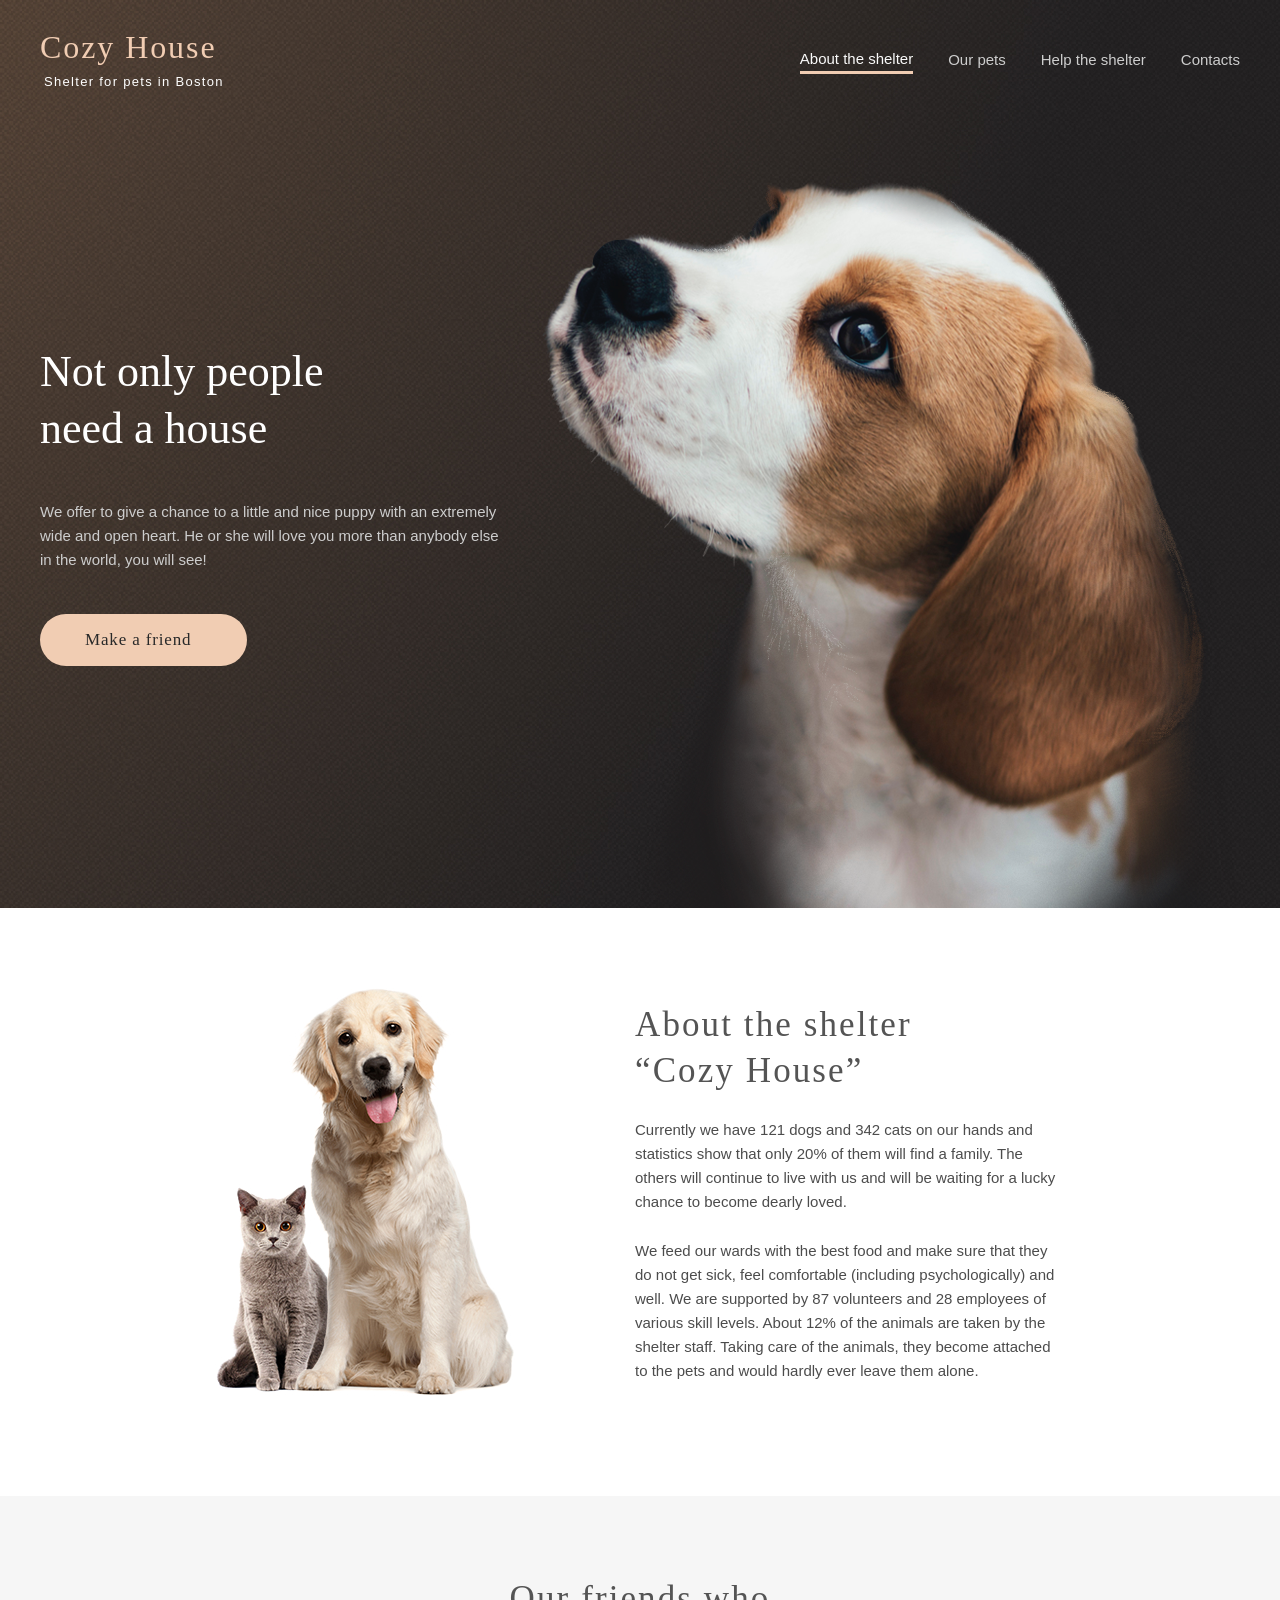
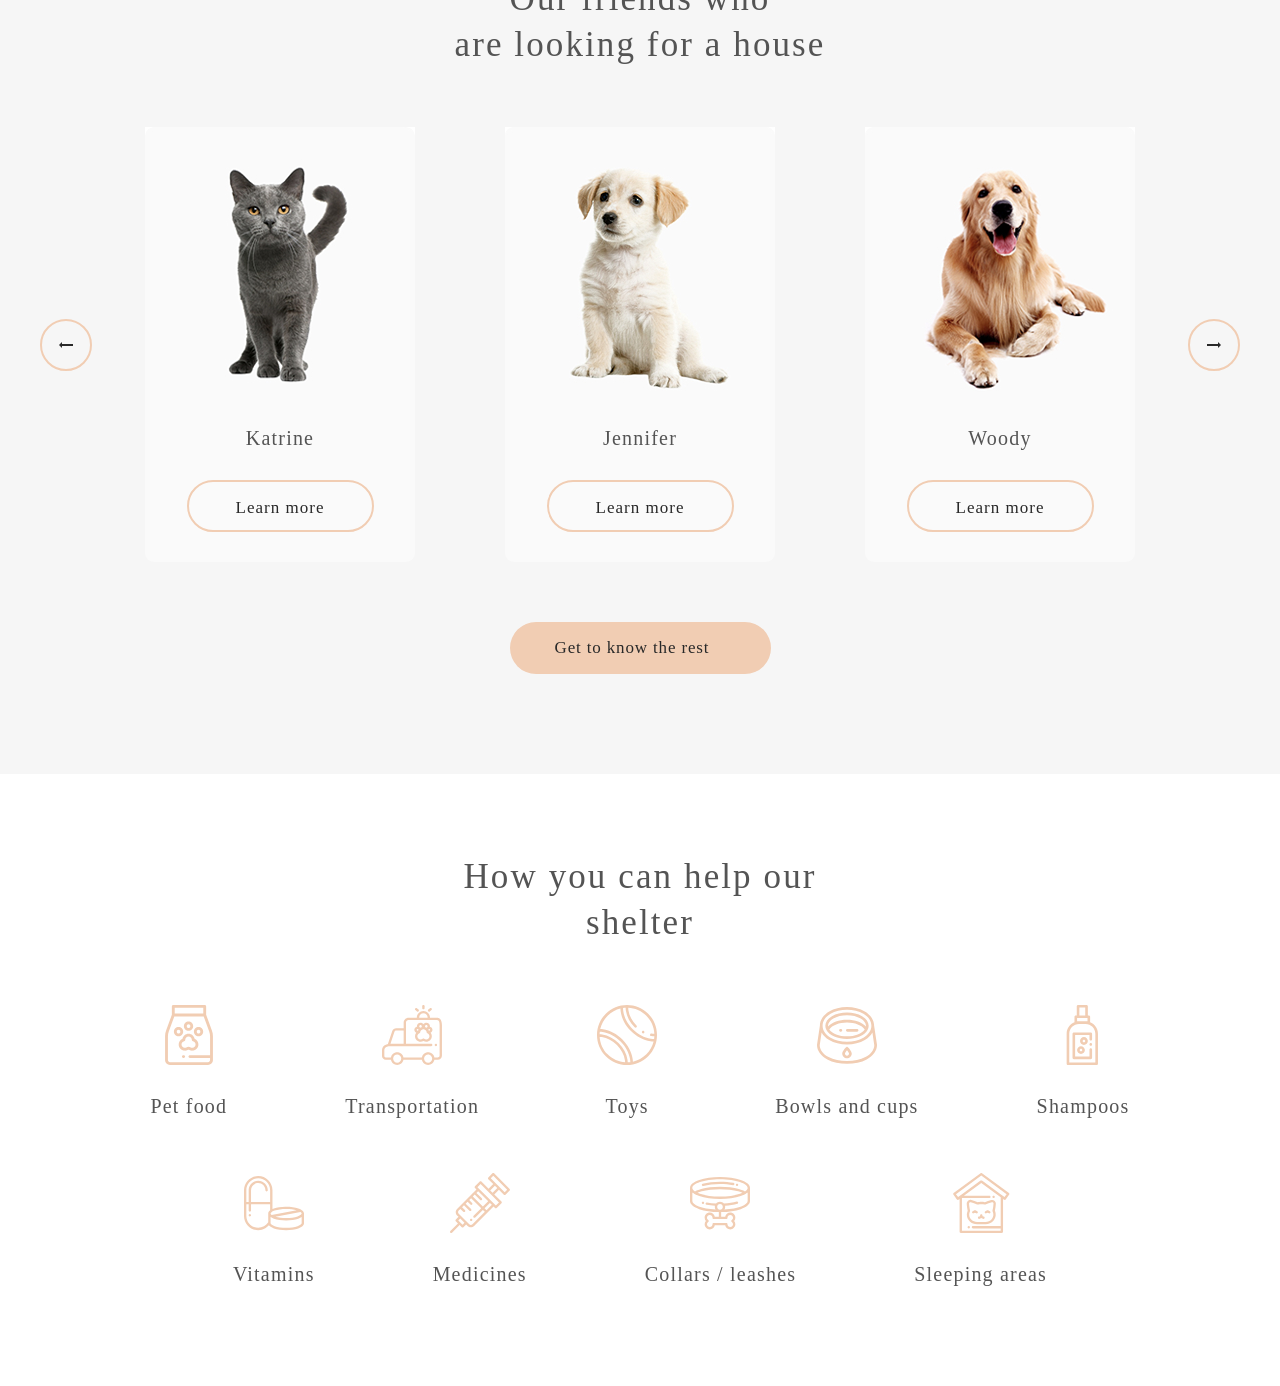
==== shelter/index.html @ a8648374 "feat: add help adaptive for 768px & 320px" ====
<!DOCTYPE html>
<html lang="en">
<head>
    <meta charset="UTF-8">
    <meta name="viewport" content="width=device-width, initial-scale=1.0">
    <title>Shelter</title>
    <link rel="shortcut icon" href="./favicon.ico" type="image/x-icon">
    <link rel="stylesheet" href="./styles/normalize.css">
    <link rel="preconnect" href="https://fonts.googleapis.com">
    <link rel="preconnect" href="https://fonts.gstatic.com" crossorigin>
    <link href="https://fonts.googleapis.com/css2?family=Inter:ital,opsz,wght@0,14..32,100..900;1,14..32,100..900&display=swap" rel="stylesheet">
    <link rel="stylesheet" href="./styles/style.css">
</head>
<body>
    <header class="header">
        <div class="container">
            <a class="logo" href="#" >
                <h1 class="logo__title">cozy house</h1>
                <h2 class="logo__subtitle">Shelter for pets in Boston</h2>
            </a>
            <nav>
                <ul class="menu">
                    <li><a class="active" href="#about">About the shelter</a></li>
                    <li><a href="./our-pets.html">Our pets</a></li>
                    <li><a href="#help">Help the shelter</a></li>
                    <li><a href="#contacts">Contacts</a></li>
                </ul>
            </nav>
            <div class="burger">
                <span></span>
                <span></span>
                <span></span>
            </div>
        </div>
    </header>
    <main>
        <section class="promo">
            <div class="container">
                <div class="promo__descr">
                    <h2 class="promo__title">Not only people need a house</h2>
                    <p class="text promo__text">We offer to give a chance to a little and nice puppy with an extremely wide and open heart. He or she will love you more than anybody else in the world, you will see!</p>
                    <a href="#pets" class="btn promo__btn">Make a friend</a>
                </div>
                <div class="promo__img">
                    <img src="./images/start-screen-puppy.png" alt="puppy">
                </div>
            </div>
        </section>
        <section id="about" class="about">
            <div class="container">
                <div class="about__img">
                    <img src="./images/about-pets.jpg" alt="pets">
                </div>
                <div class="about__descr">
                    <h2 class="title about__title">About the shelter “Cozy House”</h2>
                    <p class="text about__text">Currently we have 121 dogs and 342 cats on our hands and statistics show that only 20% of them will find a family. The others will continue to live with us and will be waiting for a lucky chance to become dearly loved.</p>
                    <p class="text about__text">We feed our wards with the best food and make sure that they do not get sick, feel comfortable (including psychologically) and well. We are supported by 87 volunteers and 28 employees of various skill levels. About 12% of the animals are taken by the shelter staff. Taking care of the animals, they become attached to the pets and would hardly ever leave them alone.</p>
                </div>
            </div>
        </section>
       <section id="pets" class="pets">
            <div class="container">
                <h2 class="title pets__title">Our friends who <br> are looking for a house</h2>
                <div class="pets__wrapper">
                    <div class="arrow prev"><img src="./icons/prev.png" alt="prev"></div>
                    <div class="cards">
                        <div class="card">
                            <img src="./images/pets/pets-katrine.jpg" alt="katrine">
                            <div>Katrine</div>
                            <button>Learn more</button>
                        </div>
                        <div class="card">
                            <img src="./images/pets/pets-jennifer.jpg" alt="jennifer">
                            <div>Jennifer</div>
                            <button>Learn more</button>
                        </div>
                        <div class="card">
                            <img src="./images/pets/pets-woody.jpg" alt="woody">
                            <div>Woody</div>
                            <button>Learn more</button>
                        </div>
                    </div>
                    <div class="arrow next"><img src="./icons/next.png" alt="next"></div>
                </div>
                <a href="./our-pets.html" class="btn pets__btn">Get to know the rest</a>
            </div>
        </section>
       <section id="help" class="help">
            <div class="container">
                <h2 class="title help__title">How you can help our shelter</h2>
                <div class="help__wrapper">
                    <div class="help__item">
                        <img src="./icons/icon-pet-food.svg" alt="food">
                        <p>Pet food</p>
                    </div>
                    <div class="help__item">
                        <img src="./icons/icon-transportation.svg" alt="transportation">
                        <p>Transportation</p>
                    </div>
                    <div class="help__item">
                        <img src="./icons/icon-toys.svg" alt="toys">
                        <p>Toys</p>
                    </div>
                    <div class="help__item">
                        <img src="./icons/icon-bowls-and-cups.svg" alt="bowls-and-cups">
                        <p>Bowls and cups</p>
                    </div>
                    <div class="help__item">
                        <img src="./icons/icon-shampoos.svg" alt="shampoos">
                        <p>Shampoos</p>
                    </div>
                    <div class="help__item">
                        <img src="./icons/icon-vitamins.svg" alt="vitamins">
                        <p>Vitamins</p>
                    </div>
                    <div class="help__item">
                        <img src="./icons/icon-medicines.svg" alt="medicines">
                        <p>Medicines</p>
                    </div>
                    <div class="help__item">
                        <img src="./icons/icon-collars-leashes.svg" alt="collars-leashes">
                        <p>Collars / leashes</p>
                    </div>
                    <div class="help__item">
                        <img src="./icons/icon-sleeping-area.svg" alt="sleeping-area">
                        <p>Sleeping areas</p>
                    </div>
                </div>
            </div>
        </section>
        <!-- <section class="donation">
            <div class="container">
                <div class="donation__img"><img src="./images/donation-dog.jpg" alt="donation-dog"></div>
                <div class="donation__descr">
                    <h2 class="title donation__title">You can also make a donation</h2>
                    <p class="donation__text">Name of the bank / Type of bank account</p>
                    <a href="#" class="credit-card">
                        <img src="./icons/credit-card.svg" alt="credit-card">
                        <span>8380 2880 8028 8791 7435</span>
                    </a>
                    <p class="donation__info">Legal information and lorem ipsum dolor sit amet, consectetur adipiscing elit. Maecenas a ipsum at libero sagittis dignissim sed ac diam. Praesent ultrices maximus tortor et vulputate. Interdum et malesuada fames ac ante ipsum primis in faucibus.</p>
                </div>
            </div>
        </section> -->
    </main>
    <!-- <footer id="contacts" class="footer">
        <div class="container">
            <div class="footer__item">
                <h2 class="footer__title">For questions and suggestions</h2>
                <ul class="contacts">
                    <li><a class="contacts__item contacts__mail" href="mailto:email@shelter.com">email@shelter.com</a></li>
                    <li><a class="contacts__item contacts__tel" href="tel:+136745677554">+13 674 567 75 54</a></li>
                </ul>
            </div>
            <div class="footer__item footer__item-center">
                <h2 class="footer__title">We are waiting for your visit</h2>
                <ul class="contacts">
                    <li><a class="contacts__map" href="https://maps.app.goo.gl/KrKtAV5Xxp4Bvygg8" target="_blank">1 Central Street, Boston <br> (entrance from the store)</a></li>
                    <li><a class="contacts__map" href="https://maps.app.goo.gl/j1xK4EJBAxAeLD6s8" target="_blank">18 South Park, London </a></li>
                </ul>
            </div>
            <div class="footer__item footer__img">
                <img src="./images/footer-puppy.png" alt="puppy">
            </div>
        </div>
    </footer> -->
    <script src="./sripts/script.js"></script>
</body>
</html>
---- shelter/styles/style.css ----
@import './header.css';
@import './promo.css';
@import './about.css';
@import './pets.css';
@import './help.css';
@import './donation.css';
@import './footer.css';
@import './our-pets.css';

h1, h2, h3, h4, h5, figure, p, ol, ul {
  margin: 0;
}
  
ol[role="list"], ul[role="list"] {
  list-style: none;
  padding-inline: 0;
}

h1, h2, h3, h4, h5 {
  font-size: inherit;
  font-weight: inherit;
}

a {
  text-decoration: none;
}

img {
  display: block;
  max-inline-size: 100%;
}

html {
  font-family: 'Georgia';
  scroll-behavior: smooth;
}

:root {
	--color-light-xl: #fff;
	--color-light-l: #f6f6f6;
	--color-light-s: #fafafa;
	--color-dark-s: #cdcdcd;
	--color-dark-m: #b2b2b2;
	--color-dark-l: #545454;
	--color-dark-xl: #4c4c4c;
	--color-dark-2xl: #444;
	--color-dark-3xl: #292929;
	--color-primary: #f1cdb3;
	--color-primary-light: #fddcc4;
	--start-screen-gradient-background: #211f20;
	--footer-gradient-background: #211f20;
  --font-family: "Georgia", sans-serif;
  --second-family: "Arial", sans-serif;
  --third-family: "Inter", sans-serif;
}
.container {
  max-width: 1200px;
  margin: 0 auto;
  @media screen and (max-width: 1240px) {
    max-width: 95%;
  }
  @media screen and (max-width: 768px) {
    max-width: 708px;
  }
  @media screen and (max-width: 740px) {
    max-width: 95%;
  }
  @media screen and (max-width: 440px) {
    max-width: 280px;
  }
}
.text {
  font-family: var(--second-family);
  font-weight: 400;
  font-size: 15px;
  line-height: 160%;
  color: var(--color-dark-s);
}
.btn {
  display: block;
  border-radius: 100px;
  padding: 15px 45px;
  height: 52px;
  background: var(--color-primary);
  font-weight: 400;
  font-size: 17px;
  line-height: 130%;
  letter-spacing: 0.05em;
  color: var(--color-dark-3xl);
  transition: all 0.2s ease-out;
  &:hover {
    background: var(--color-primary-light);
    box-shadow: 0 4px 4px 0 rgba(0, 0, 0, 0.25), 0 4px 4px 0 rgba(0, 0, 0, 0.25);
  }
}
.title {
  font-weight: 400;
  font-size: 35px;
  line-height: 130%;
  letter-spacing: 0.06em;
  color: var(--color-dark-l);
  @media screen and (max-width: 440px) {
    font-size: 25px;
    line-height: 130%;
    text-align: center;
  }
}
.arrow {
  width: 52px;
  height: 52px;
  border-radius: 100px;
  border: 2px solid var(--color-primary);
  display: flex;
  justify-content: center;
  align-items: center;
  cursor: pointer;
  transition: all 0.2s ease-out;
  &:hover {
    background: var(--color-primary-light);
  }
}
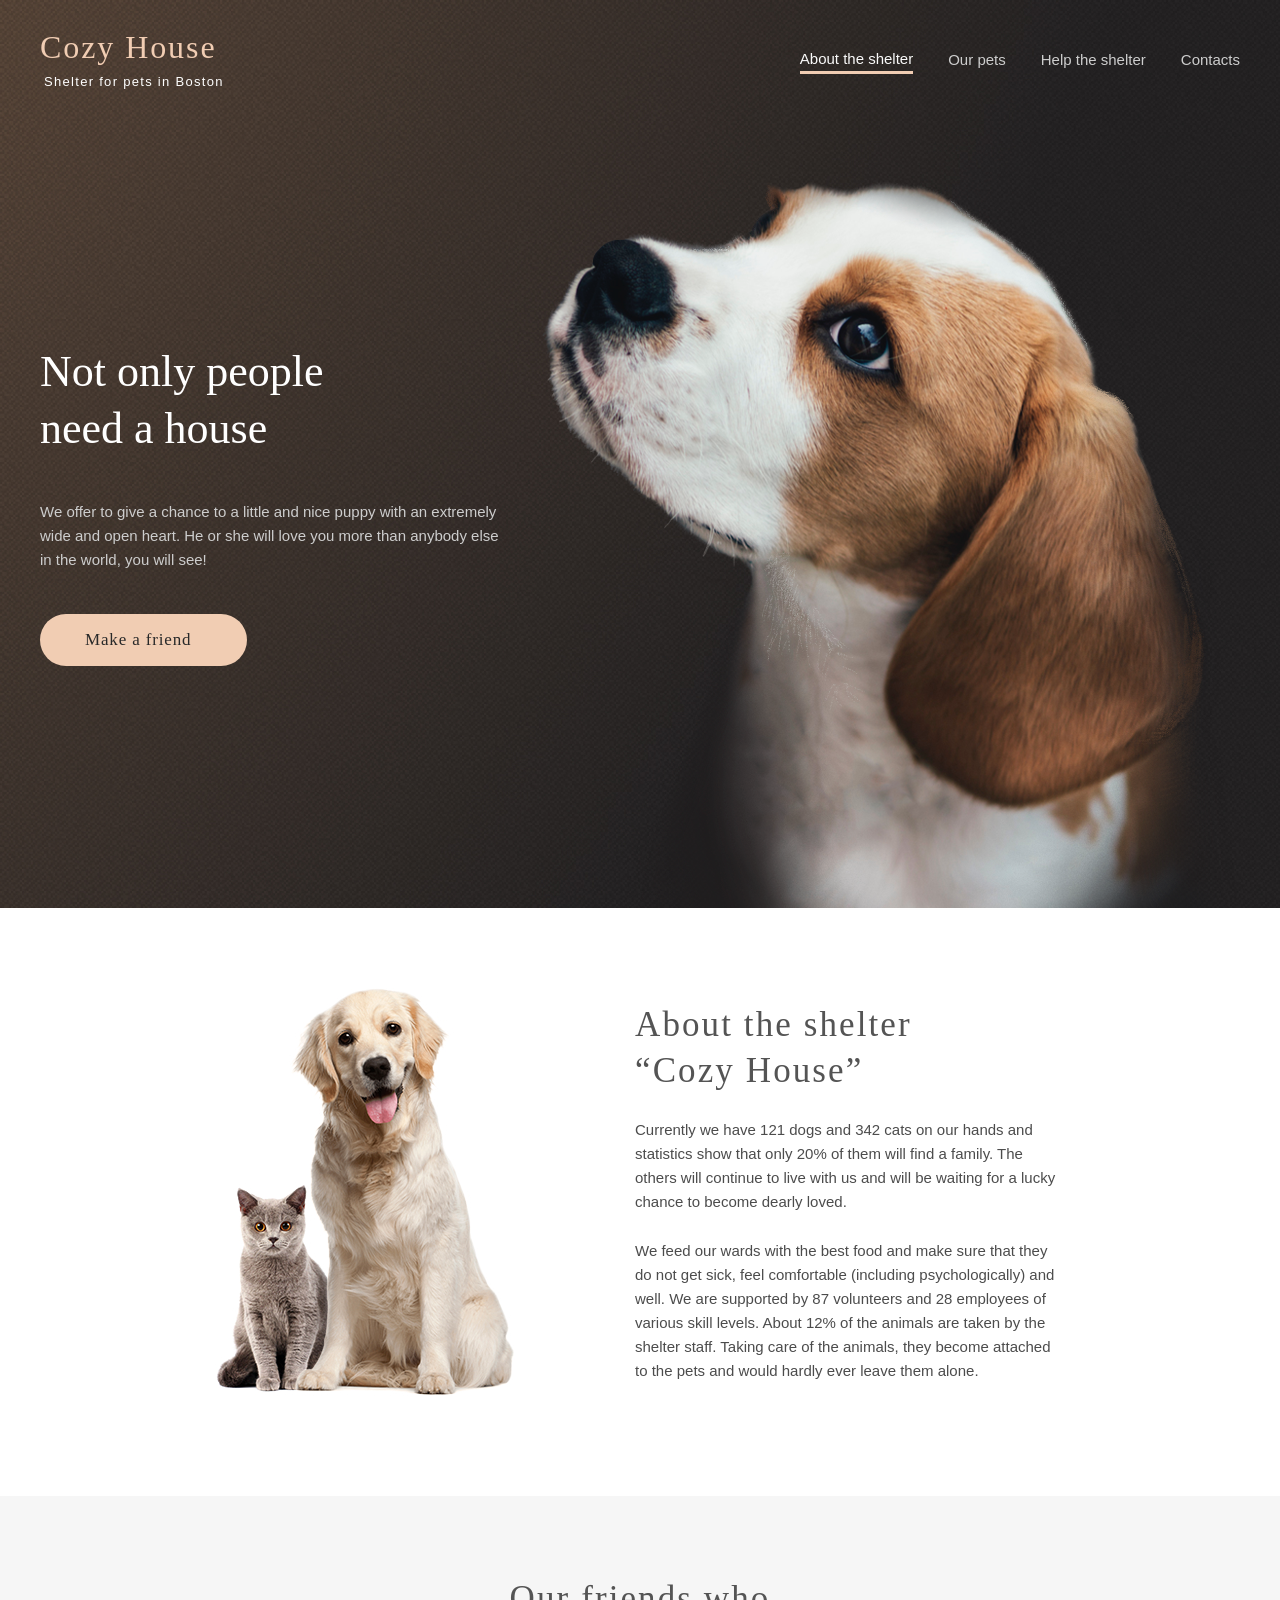
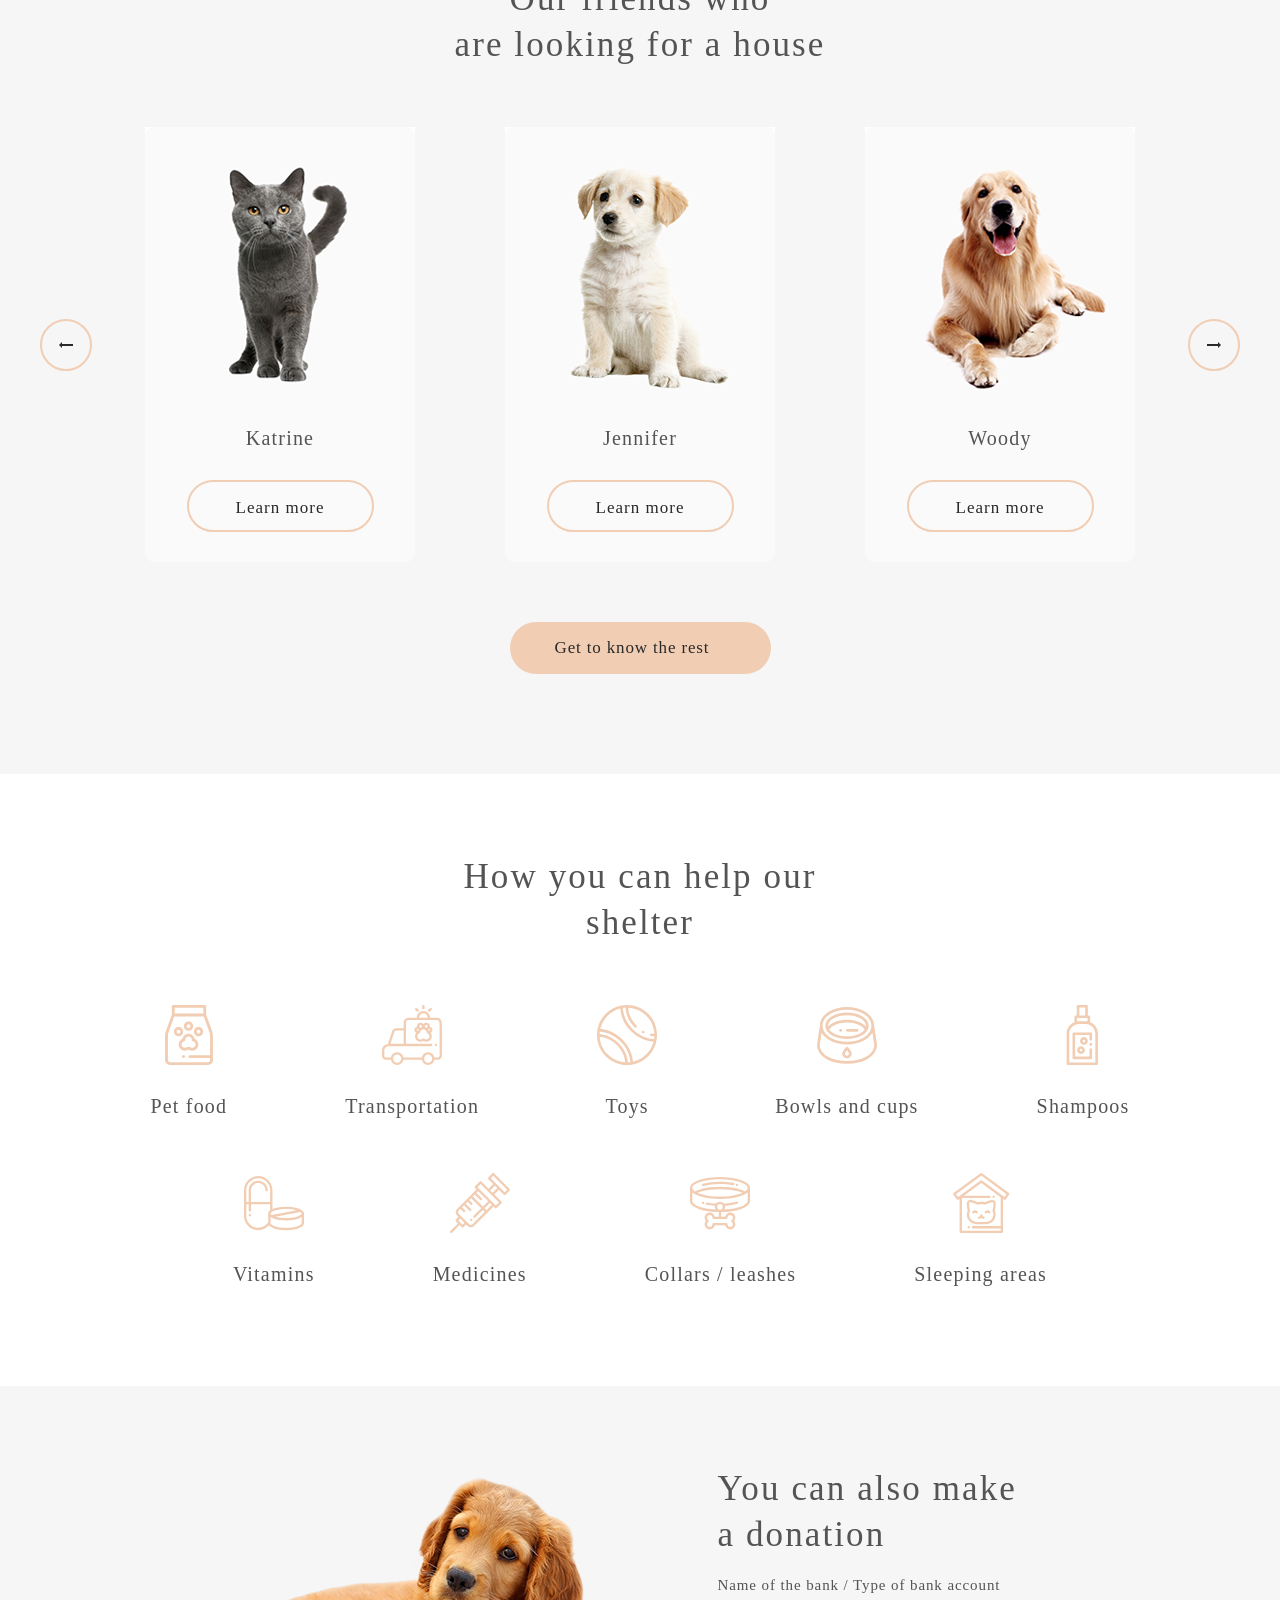
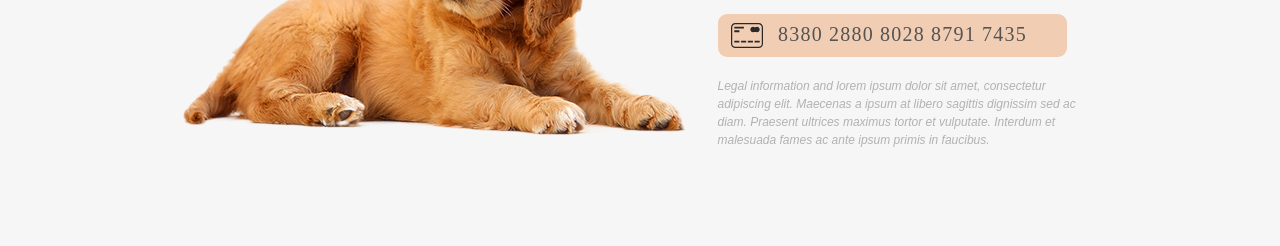
==== commit 8a243655: "feat: add donation adaptive for 768px & 320px" ====
--- a/shelter/index.html
+++ b/shelter/index.html
@@ -128,7 +128,7 @@
                 </div>
             </div>
         </section>
-        <!-- <section class="donation">
+        <section class="donation">
             <div class="container">
                 <div class="donation__img"><img src="./images/donation-dog.jpg" alt="donation-dog"></div>
                 <div class="donation__descr">
@@ -141,7 +141,7 @@
                     <p class="donation__info">Legal information and lorem ipsum dolor sit amet, consectetur adipiscing elit. Maecenas a ipsum at libero sagittis dignissim sed ac diam. Praesent ultrices maximus tortor et vulputate. Interdum et malesuada fames ac ante ipsum primis in faucibus.</p>
                 </div>
             </div>
-        </section> -->
+        </section>
     </main>
     <!-- <footer id="contacts" class="footer">
         <div class="container">
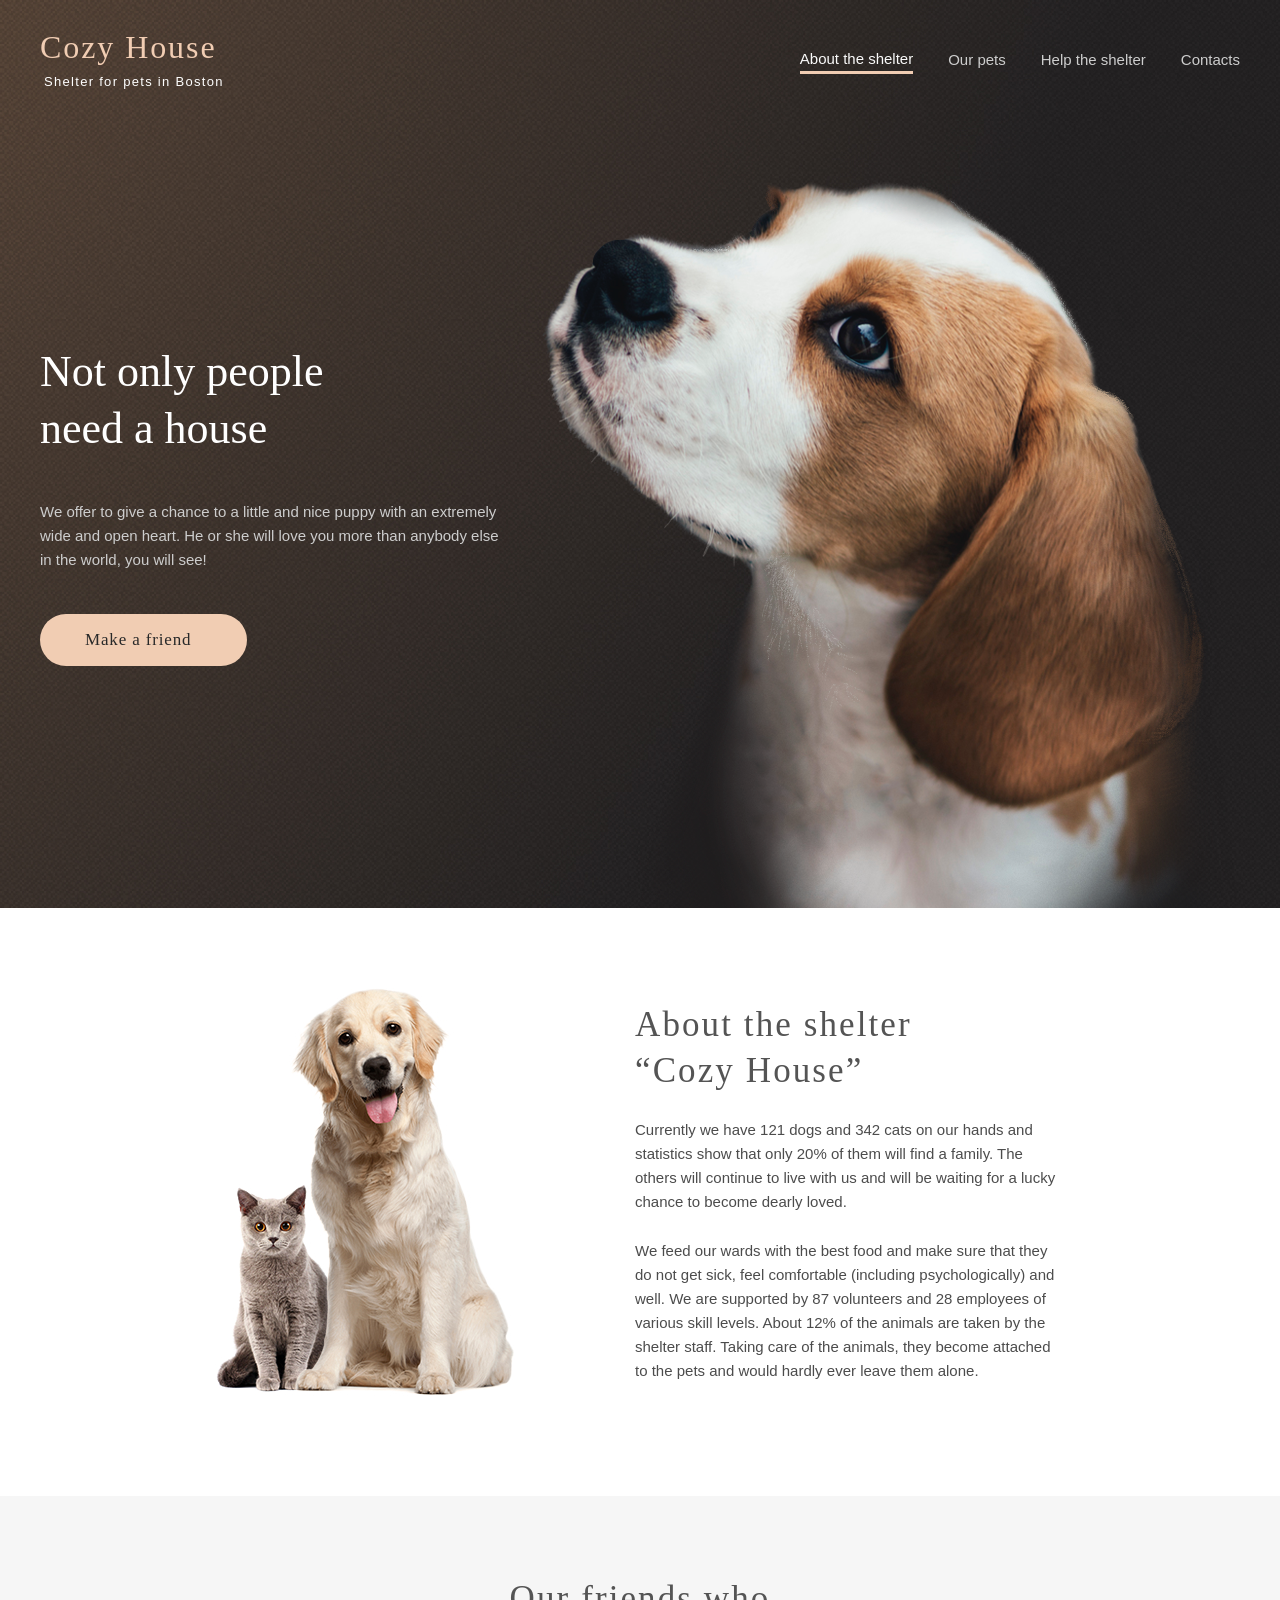
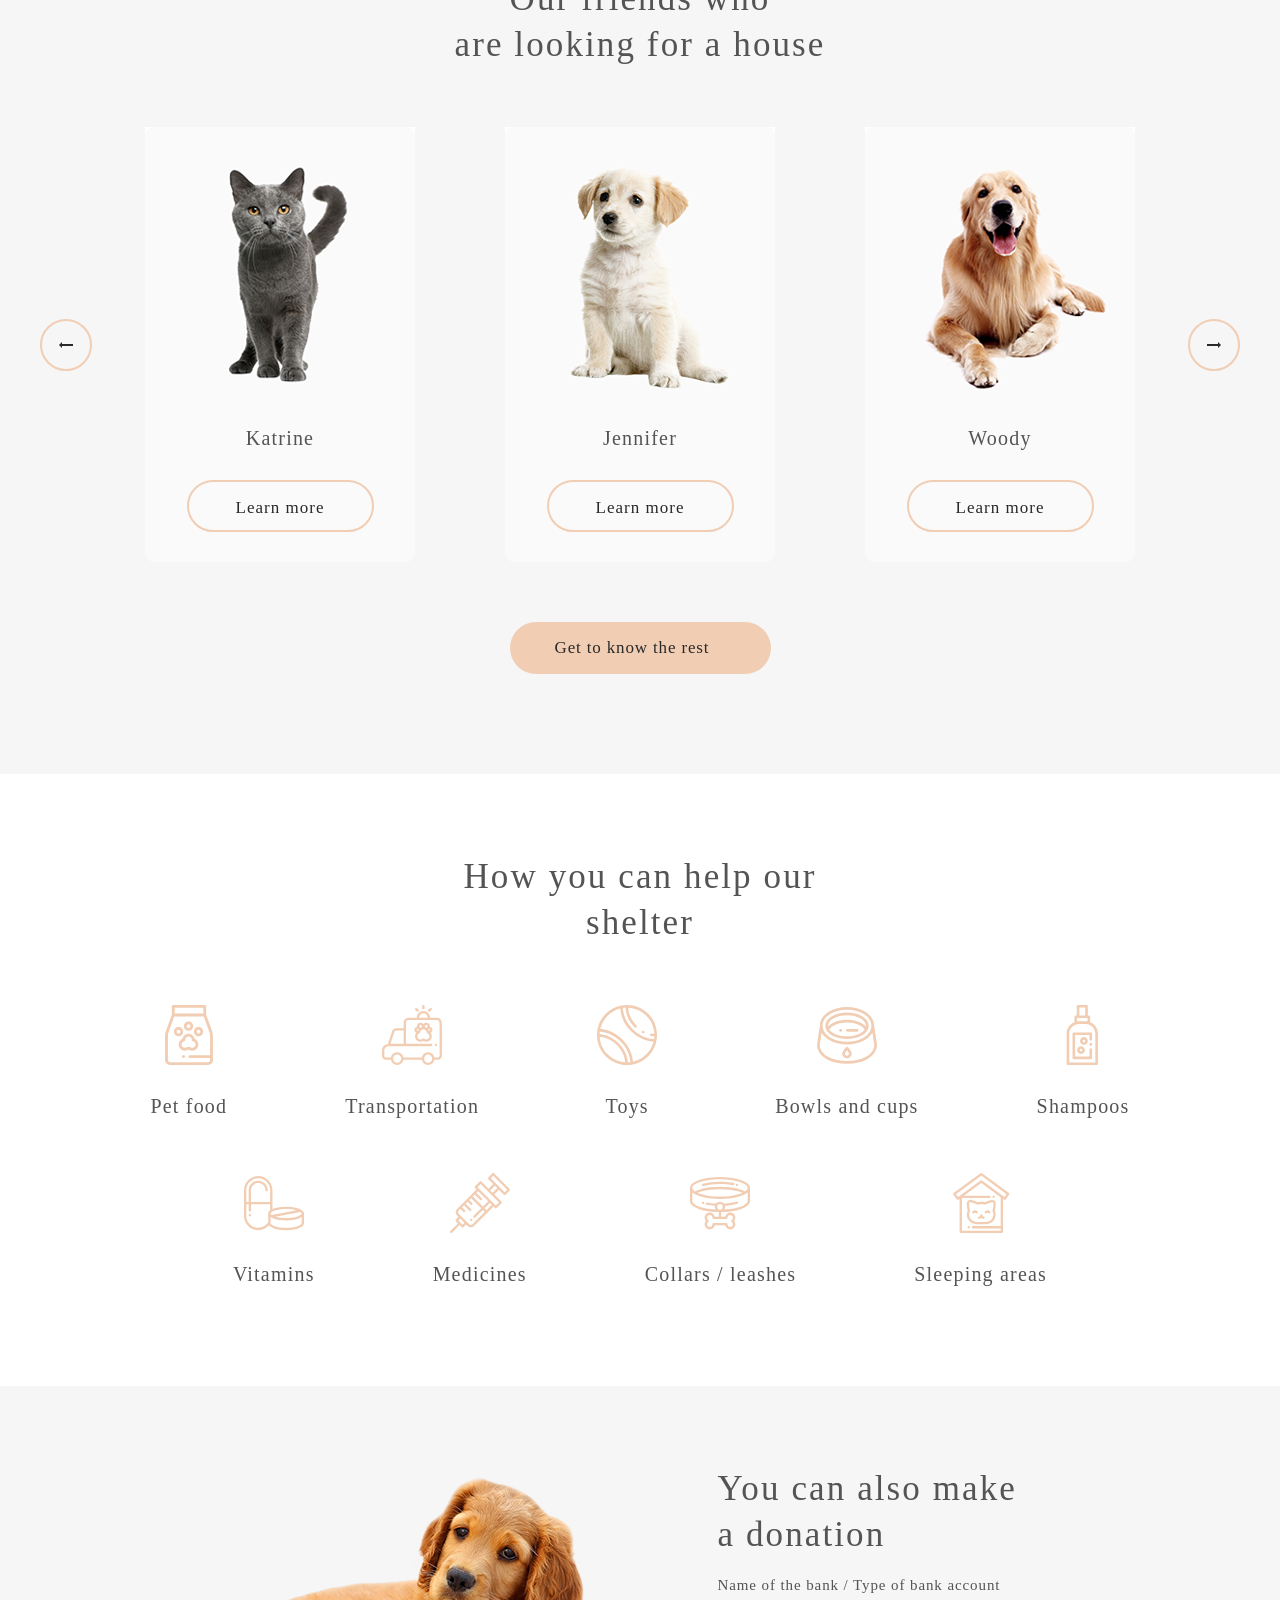
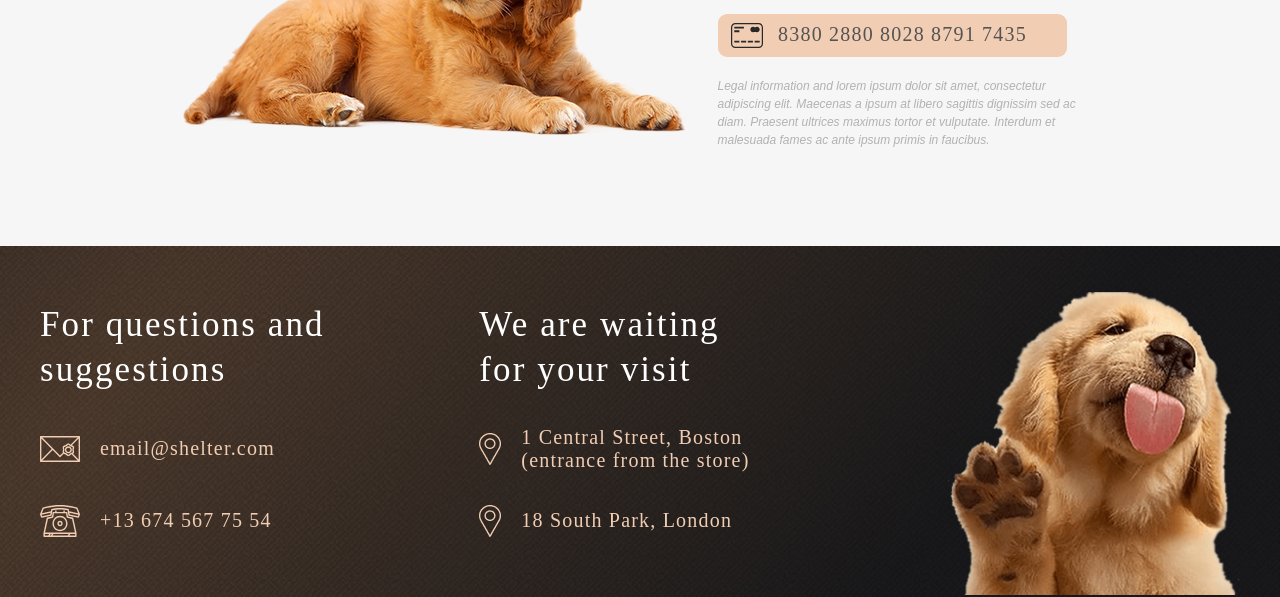
==== commit bc87cffb: "feat: add footer adaptive for 768px & 320px" ====
--- a/shelter/index.html
+++ b/shelter/index.html
@@ -143,9 +143,9 @@
             </div>
         </section>
     </main>
-    <!-- <footer id="contacts" class="footer">
+    <footer id="contacts" class="footer">
         <div class="container">
-            <div class="footer__item">
+            <div class="footer__item footer__item-left">
                 <h2 class="footer__title">For questions and suggestions</h2>
                 <ul class="contacts">
                     <li><a class="contacts__item contacts__mail" href="mailto:email@shelter.com">email@shelter.com</a></li>
@@ -163,7 +163,7 @@
                 <img src="./images/footer-puppy.png" alt="puppy">
             </div>
         </div>
-    </footer> -->
+    </footer>
     <script src="./sripts/script.js"></script>
 </body>
 </html>
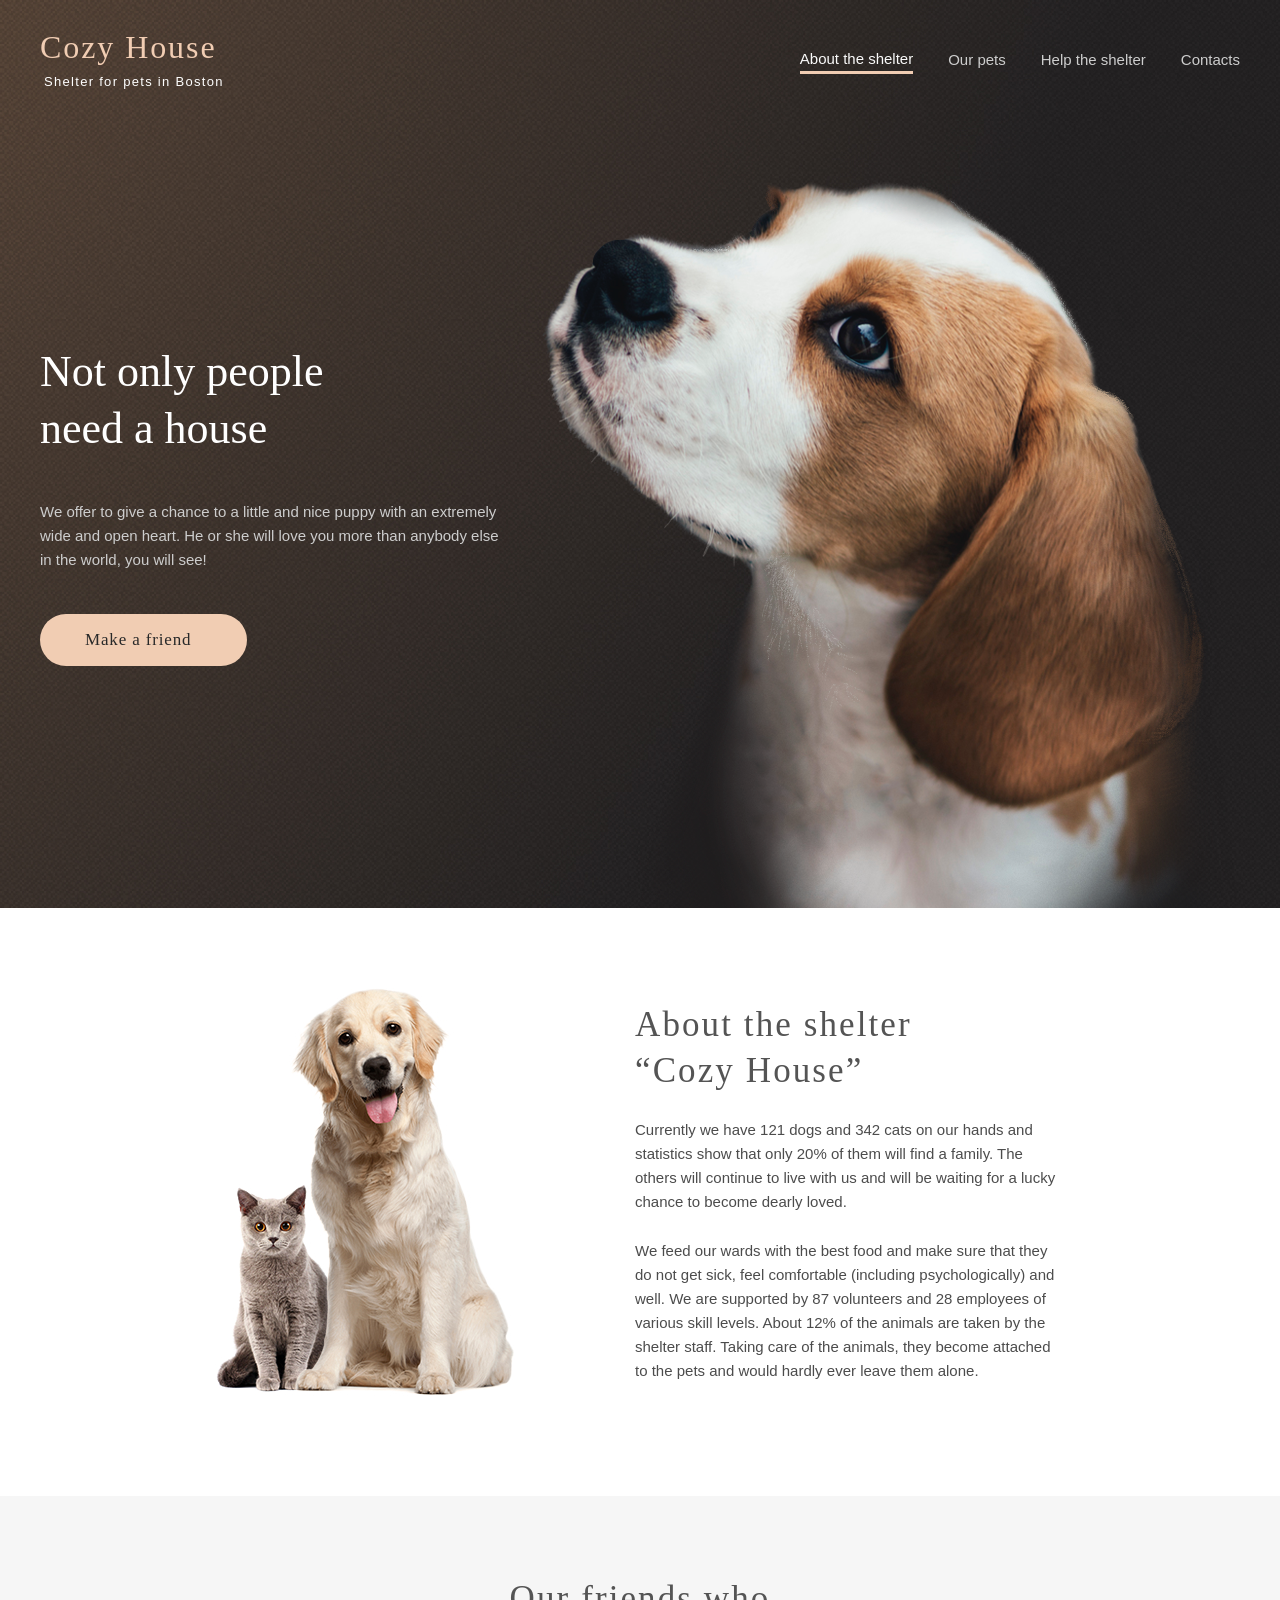
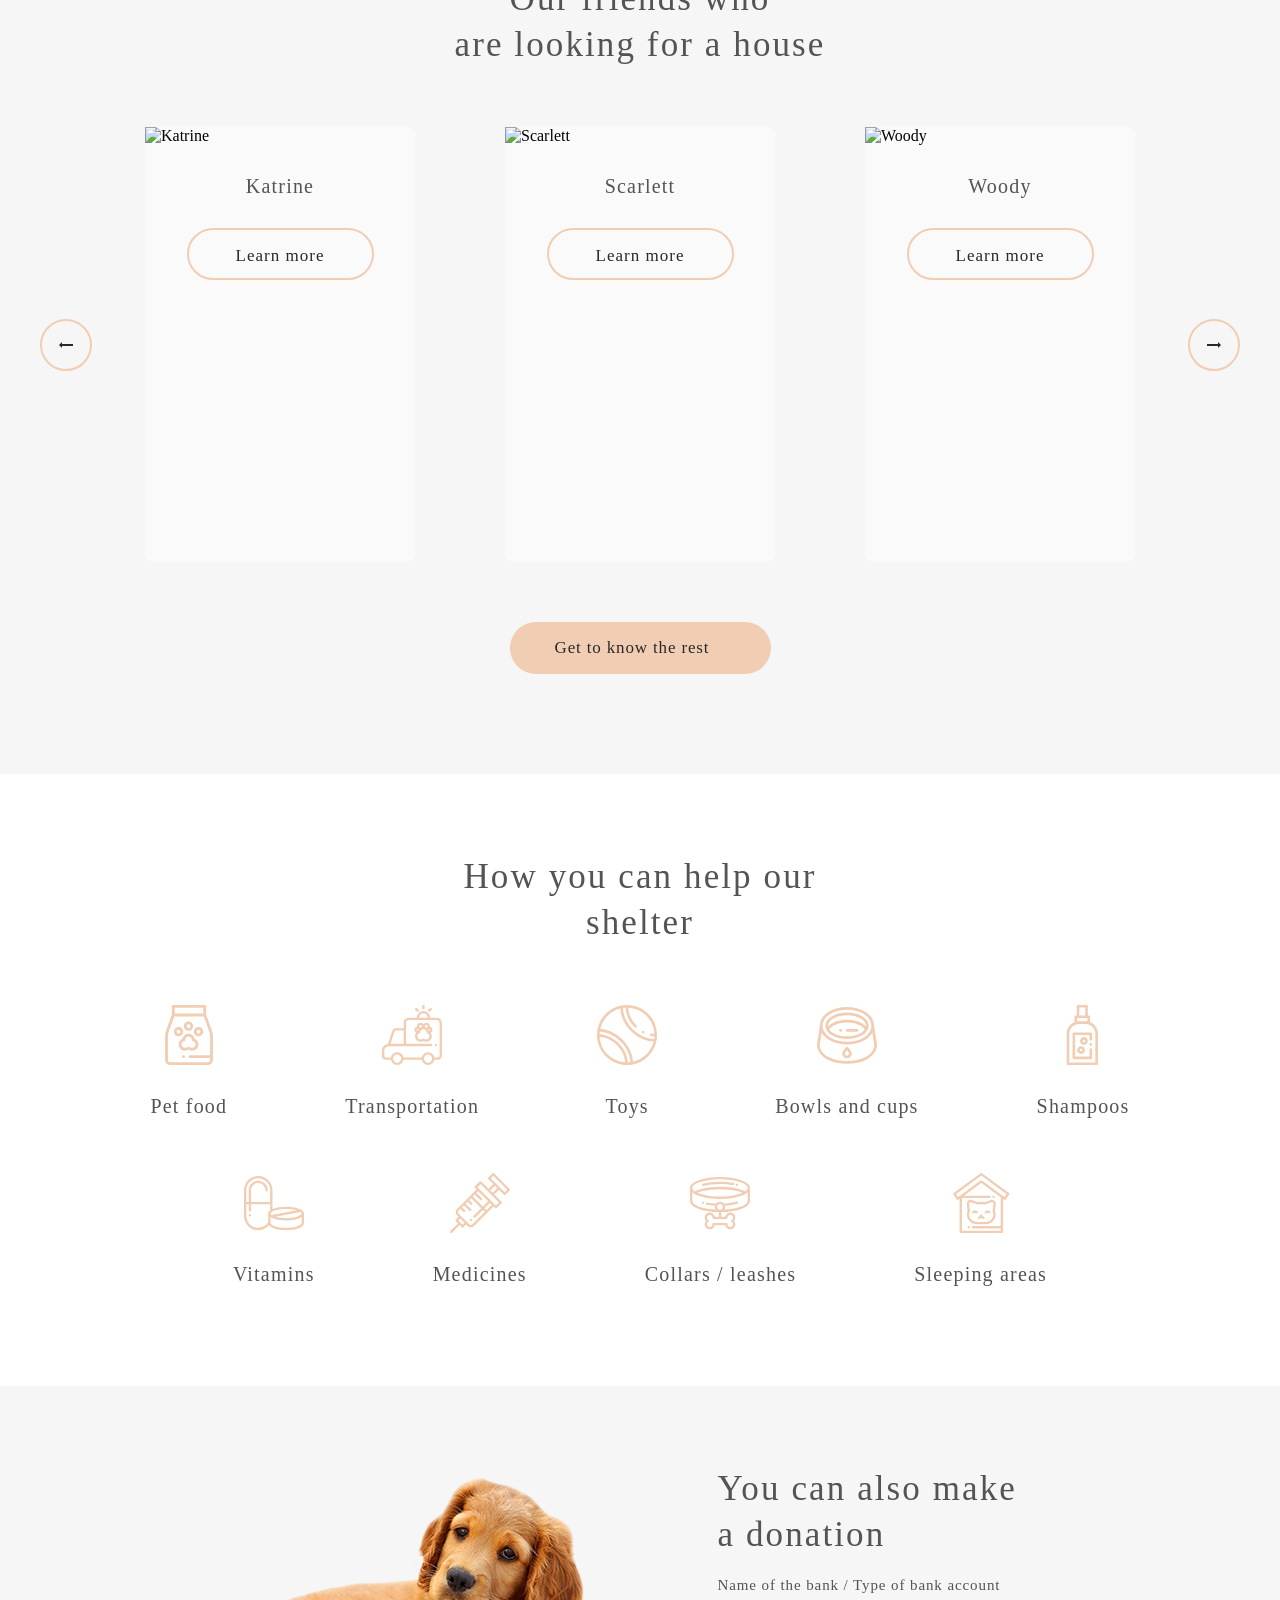
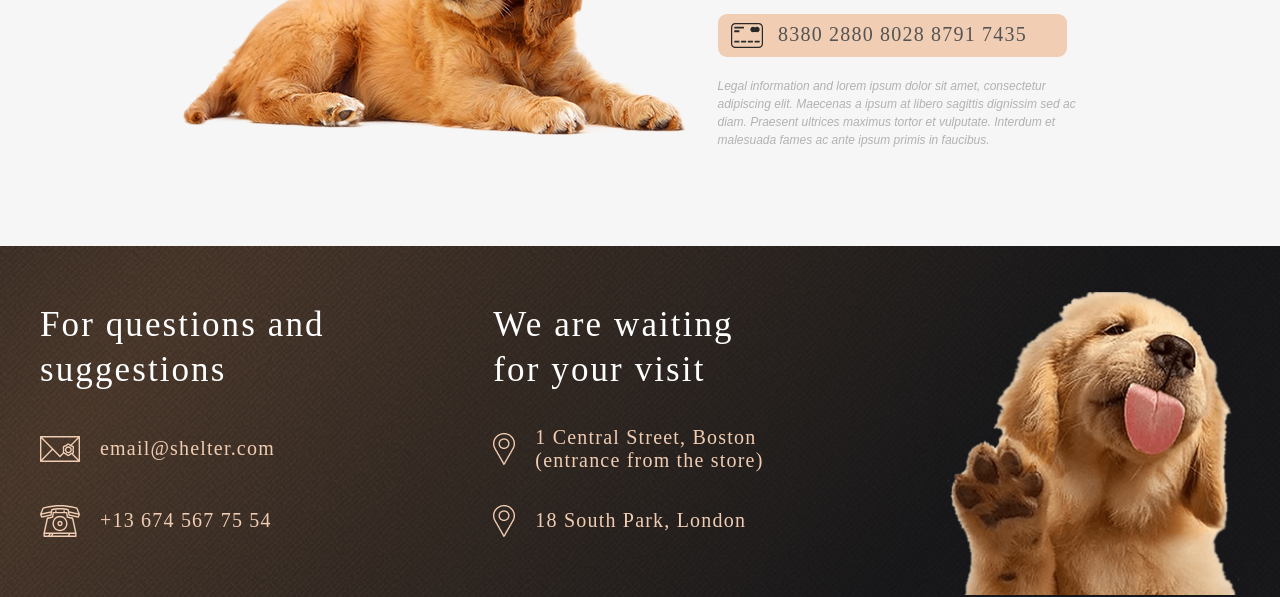
==== commit fb452d32: "feat: add modal window" ====
--- a/shelter/index.html
+++ b/shelter/index.html
@@ -63,23 +63,7 @@
                 <h2 class="title pets__title">Our friends who <br> are looking for a house</h2>
                 <div class="pets__wrapper">
                     <div class="arrow prev"><img src="./icons/prev.png" alt="prev"></div>
-                    <div class="cards">
-                        <div class="card">
-                            <img src="./images/pets/pets-katrine.jpg" alt="katrine">
-                            <div>Katrine</div>
-                            <button>Learn more</button>
-                        </div>
-                        <div class="card">
-                            <img src="./images/pets/pets-jennifer.jpg" alt="jennifer">
-                            <div>Jennifer</div>
-                            <button>Learn more</button>
-                        </div>
-                        <div class="card">
-                            <img src="./images/pets/pets-woody.jpg" alt="woody">
-                            <div>Woody</div>
-                            <button>Learn more</button>
-                        </div>
-                    </div>
+                    <div id="main-cards" class="cards"></div>
                     <div class="arrow next"><img src="./icons/next.png" alt="next"></div>
                 </div>
                 <a href="./our-pets.html" class="btn pets__btn">Get to know the rest</a>
@@ -164,6 +148,29 @@
             </div>
         </div>
     </footer>
-    <script src="./sripts/script.js"></script>
+    <div class="modal">
+        <div class="modal__content">
+            <div id="close-main" class="modal__close">
+                <img src="./icons/close.png" alt="close">
+            </div>
+            <div class="modal__wrapper">
+                <div class="modal__img">
+                    <img src="./images/pets/pets-jennifer.jpg" alt="charly">
+                </div>
+                <div class="modal__descr">
+                    <div class="modal__title">Jennifer</div>
+                    <div class="modal__subtitle">Dog - Labrador</div>
+                    <p class="modal__text">Jennifer is a sweet 2 months old Labrador that is patiently waiting to find a new forever home. This girl really enjoys being able to go outside to run and play, but won't hesitate to play up a storm in the house if she has all of her favorite toys.</p>
+                    <ul class="modal__list">
+                        <li><span>Age: </span> 2 months</li>
+                        <li><span>Inoculations:</span> none</li>
+                        <li><span>Diseases:</span> none</li>
+                        <li><span>Parasites:</span> none</li>
+                    </ul>
+                </div>
+            </div>
+        </div>
+    </div>
+    <script src="./sсripts/script.js"></script>
 </body>
 </html>
--- a/shelter/styles/style.css
+++ b/shelter/styles/style.css
@@ -33,6 +33,10 @@
 html {
   font-family: 'Georgia';
   scroll-behavior: smooth;
+}
+body.active {
+    overflow: hidden;
+    height: 100vh;
 }
 
 :root {
@@ -117,5 +121,142 @@
   transition: all 0.2s ease-out;
   &:hover {
     background: var(--color-primary-light);
+    border: 2px solid var(--color-primary-light); 
+  }
+}
+.modal {
+  display: none;
+}
+.modal.show {
+  position: fixed;
+  width: 100%;
+  height: 100%;
+  top: 0;
+  left: 0;
+  display: flex;
+  justify-content: center;
+  align-items: center;
+  background: rgba(41, 41, 41, 0.6);
+}
+.modal__content {
+  position: relative;
+}
+.modal__wrapper {
+  border-radius: 9px;
+  max-width: 900px;
+  min-height: 500px;
+  background: var(--color-light-s);
+  display: flex;
+  @media screen and (max-width: 768px) {
+    max-width: 630px;
+    min-height: 350px;
+  }
+}
+.modal__close {
+  border-radius: 100px;
+  border: 2px solid var(--color-primary);
+  width: 52px;
+  height: 52px;
+  display: flex;
+  justify-content: center;
+  align-items: center;
+  position: absolute;
+  top: -52px;
+  right: -42px;
+  @media screen and (max-width: 320px) {
+    right: -30px;
+  }
+}
+.modal__img {
+  width: 500px;
+  border-radius: 9px 0 0 9px;
+  overflow: hidden;
+  img {
+    width: 100%;
+  }
+  @media screen and (max-width: 768px) {
+    width: 350px;
+  }
+  @media screen and (max-width: 320px) {
+    display: none;
+  }
+}
+.modal__descr {
+  width: 400px;
+  padding: 50px 20px 20px 30px;
+  @media screen and (max-width: 768px) {
+    width: 280px;
+    padding: 10px 8px 9px 11px;
+  }
+  @media screen and (max-width: 320px) {
+    width: 240px;
+    padding: 10px;
+  }
+}
+.modal__title {
+  font-weight: 400;
+  font-size: 35px;
+  line-height: 130%;
+  letter-spacing: 0.06em;
+  color: #000;
+  @media screen and (max-width: 320px) {
+    text-align: center;
+  }
+}
+.modal__subtitle {
+  margin-top: 10px;
+  font-weight: 400;
+  font-size: 20px;
+  line-height: 115%;
+  letter-spacing: 0.06em;
+  color: #000;
+  @media screen and (max-width: 320px) {
+    text-align: center;
+  }
+}
+.modal__text {
+  margin-top: 40px;
+  font-weight: 400;
+  font-size: 15px;
+  line-height: 116%;
+  letter-spacing: 0.06em;
+  color: #000;
+  @media screen and (max-width: 768px) {
+   margin-top: 20px;
+   font-size: 13px;
+   line-height: 111%;
+  }
+}
+.modal__list {
+  margin-top: 40px;
+  padding: 0;
+  list-style: none;
+  li {
+    display: flex;
+    align-items: center;
+    gap: 10px;
+    margin-top: 10px;
+    font-size: 15px;
+    line-height: 110%;
+    letter-spacing: 0.05em;
+    color: #000;
+    &:before {
+      content: '';
+      display: block;
+      width: 4px;
+      height: 4px;
+      border-radius: 100%;
+      background-color: var(--color-primary);
+    }
+    span {
+      font-weight: 700;
+      margin-right: -6px;
+    }
+    @media screen and (max-width: 768px) {
+      margin-top: 5px;
+    }
+  }
+  @media screen and (max-width: 768px) {
+    margin-top: 20px;
   }
 }
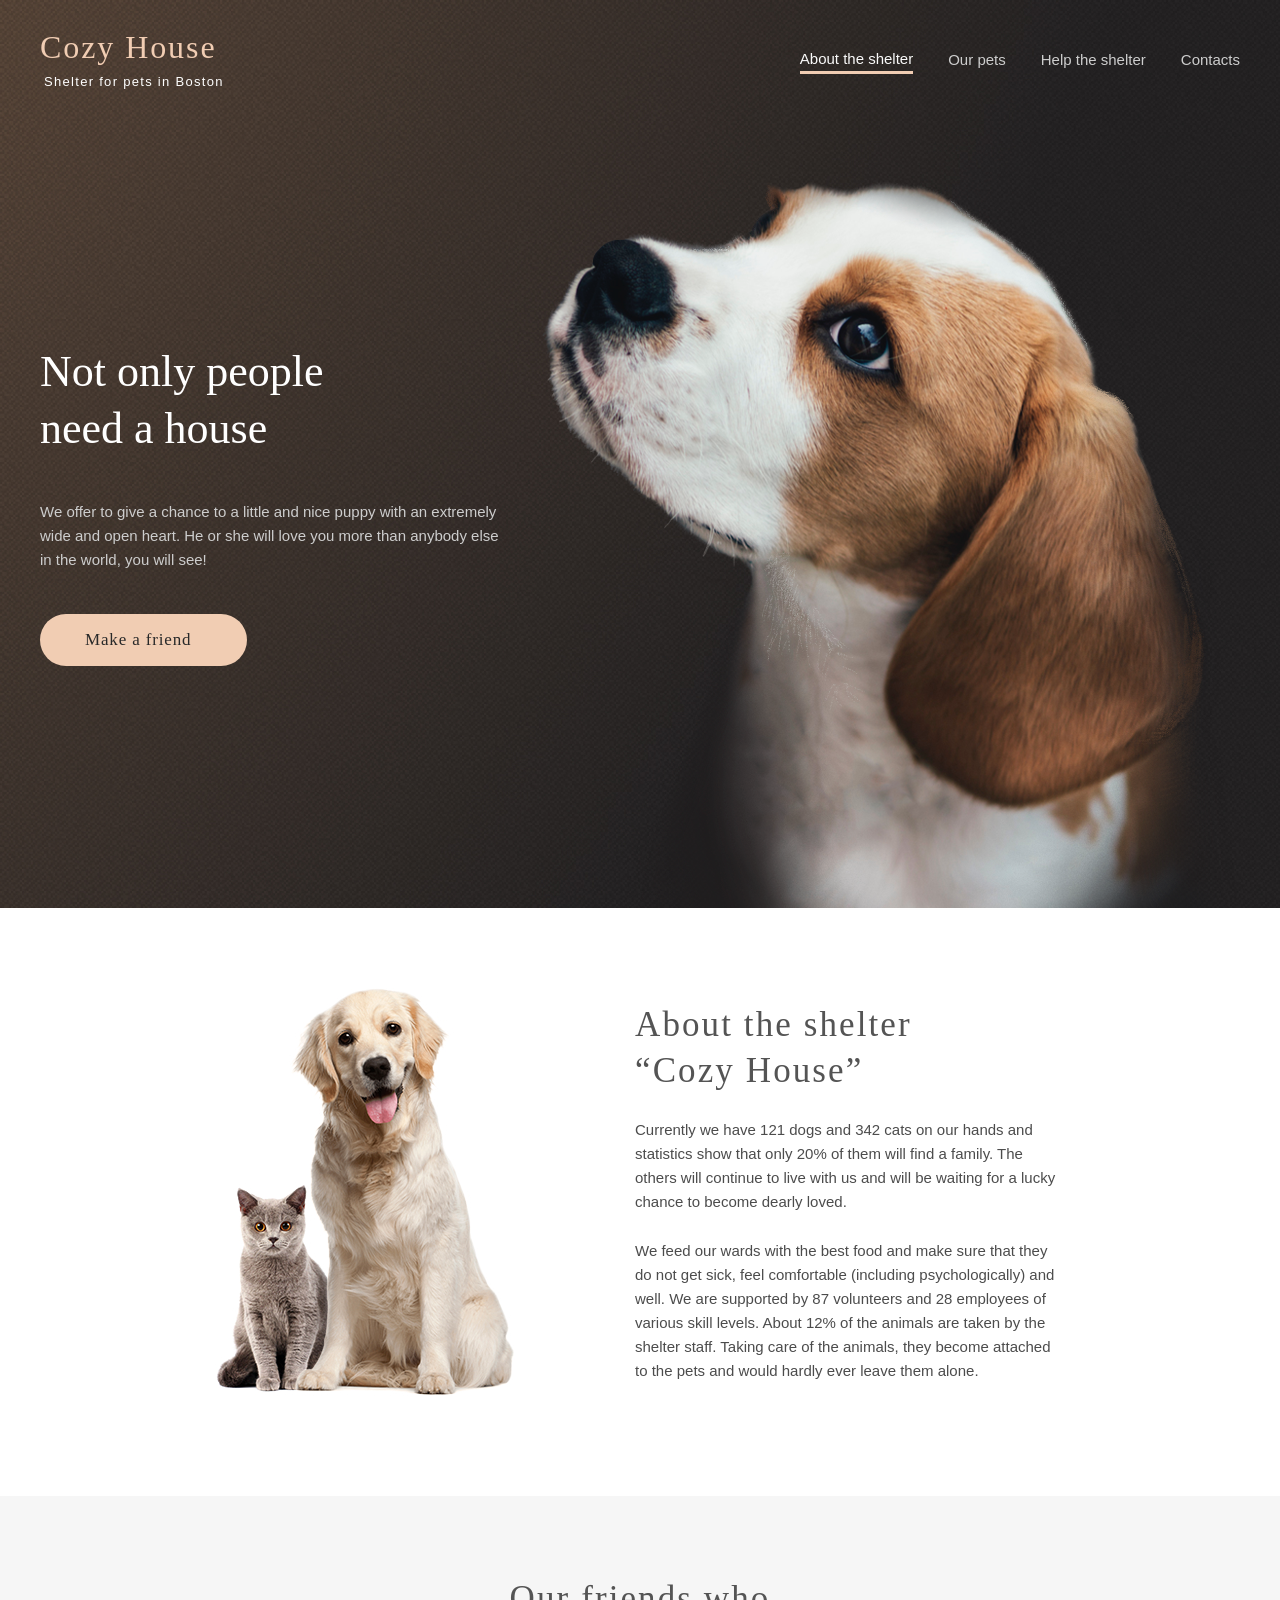
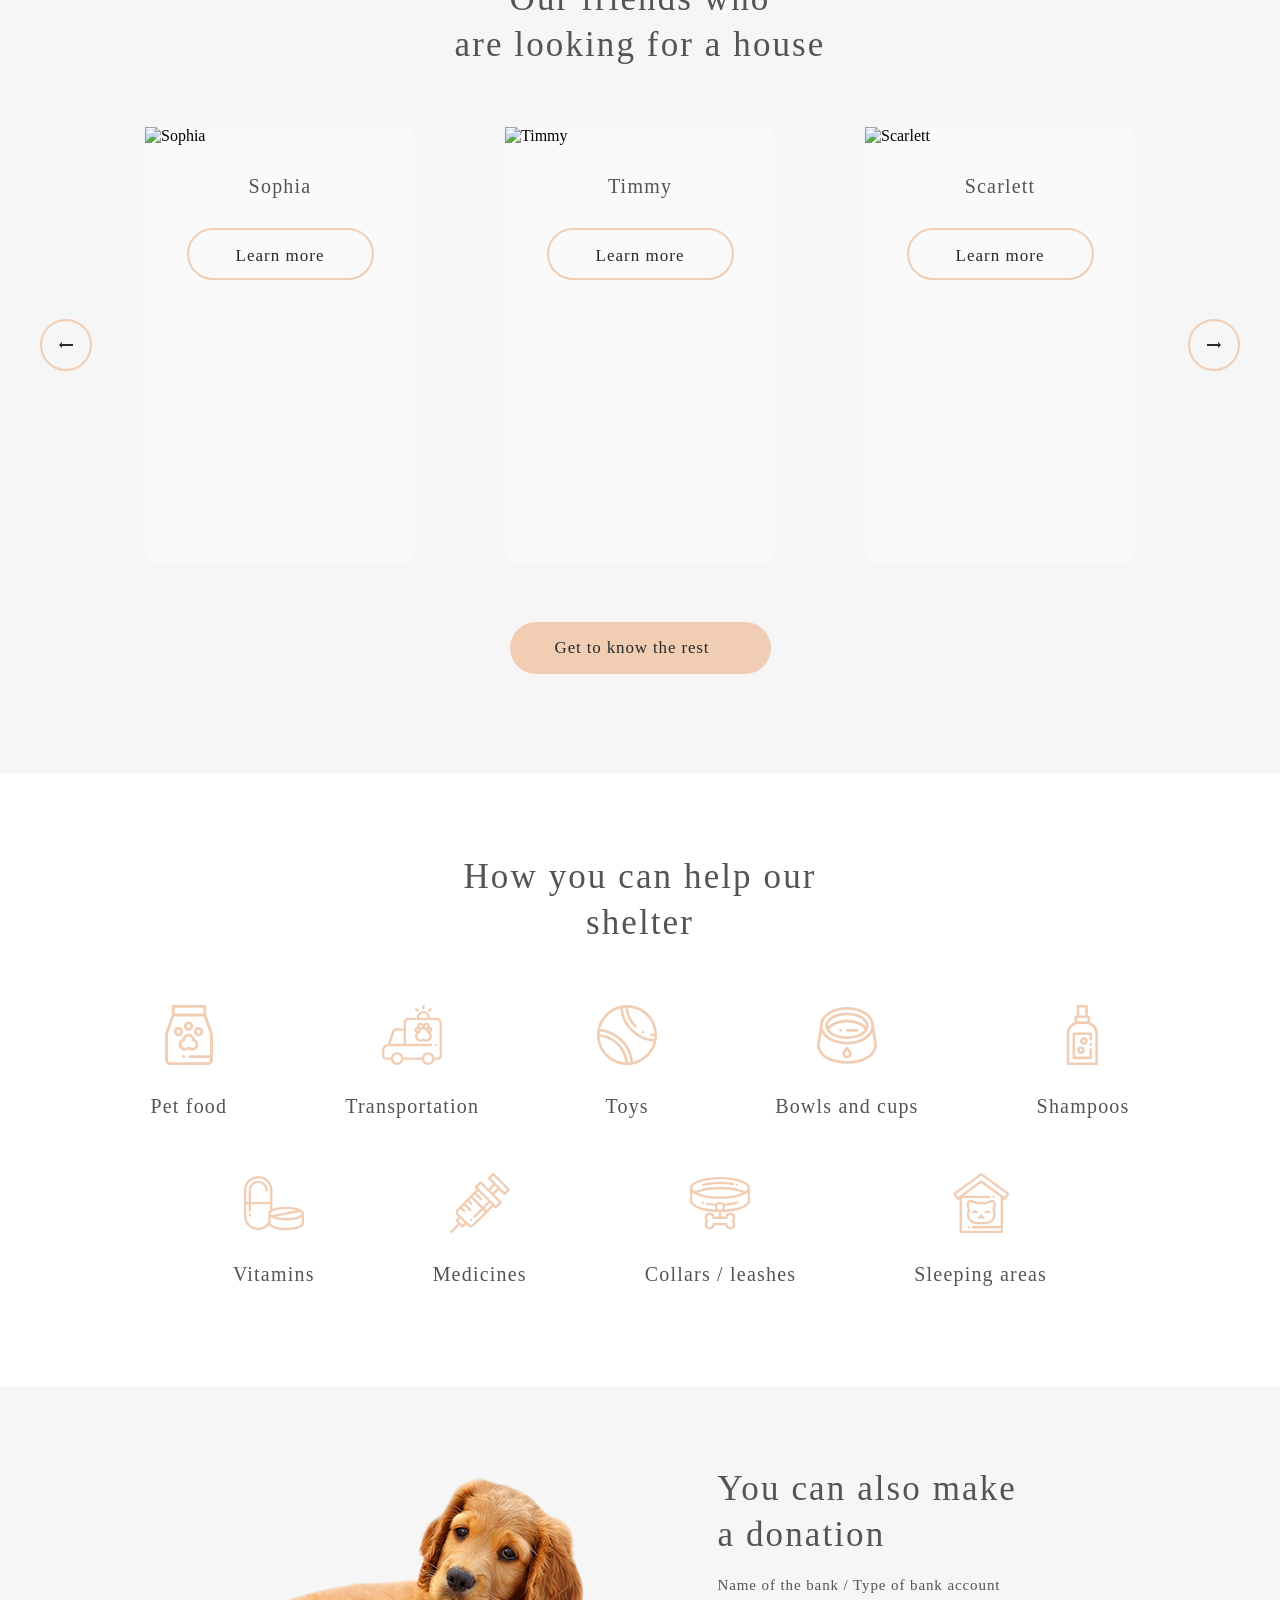
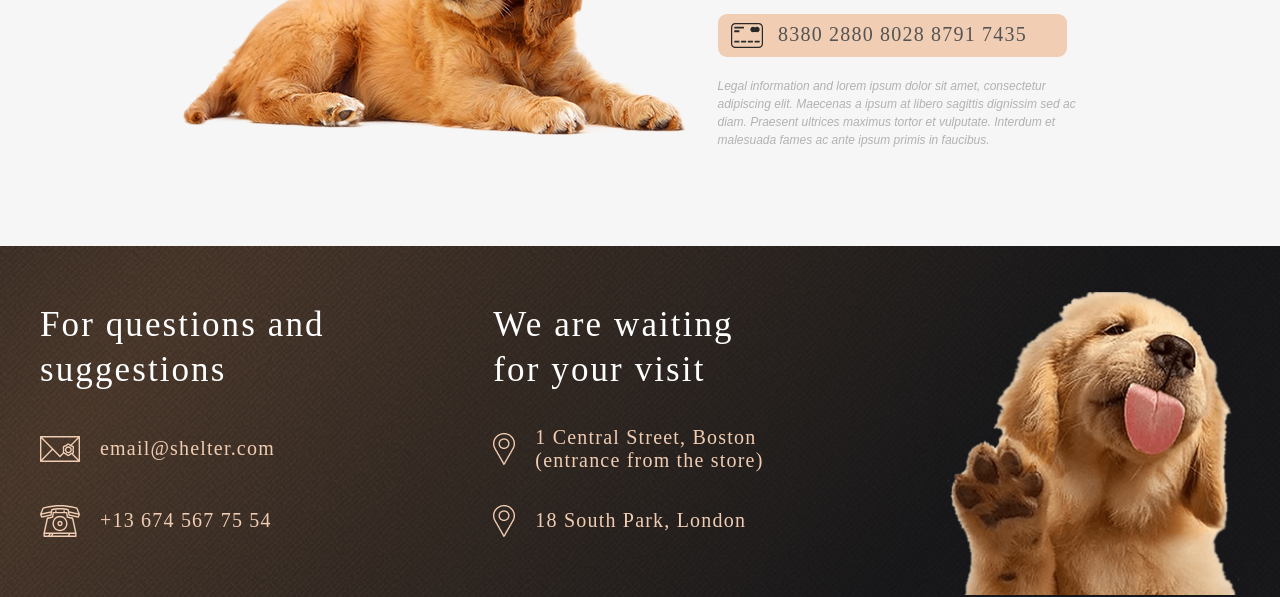
==== commit a381b626: "feat: add modal window functionality & render our pets page cards" ====
--- a/shelter/index.html
+++ b/shelter/index.html
@@ -153,22 +153,7 @@
             <div id="close-main" class="modal__close">
                 <img src="./icons/close.png" alt="close">
             </div>
-            <div class="modal__wrapper">
-                <div class="modal__img">
-                    <img src="./images/pets/pets-jennifer.jpg" alt="charly">
-                </div>
-                <div class="modal__descr">
-                    <div class="modal__title">Jennifer</div>
-                    <div class="modal__subtitle">Dog - Labrador</div>
-                    <p class="modal__text">Jennifer is a sweet 2 months old Labrador that is patiently waiting to find a new forever home. This girl really enjoys being able to go outside to run and play, but won't hesitate to play up a storm in the house if she has all of her favorite toys.</p>
-                    <ul class="modal__list">
-                        <li><span>Age: </span> 2 months</li>
-                        <li><span>Inoculations:</span> none</li>
-                        <li><span>Diseases:</span> none</li>
-                        <li><span>Parasites:</span> none</li>
-                    </ul>
-                </div>
-            </div>
+            <div class="modal__wrapper"></div>
         </div>
     </div>
     <script src="./sсripts/script.js"></script>
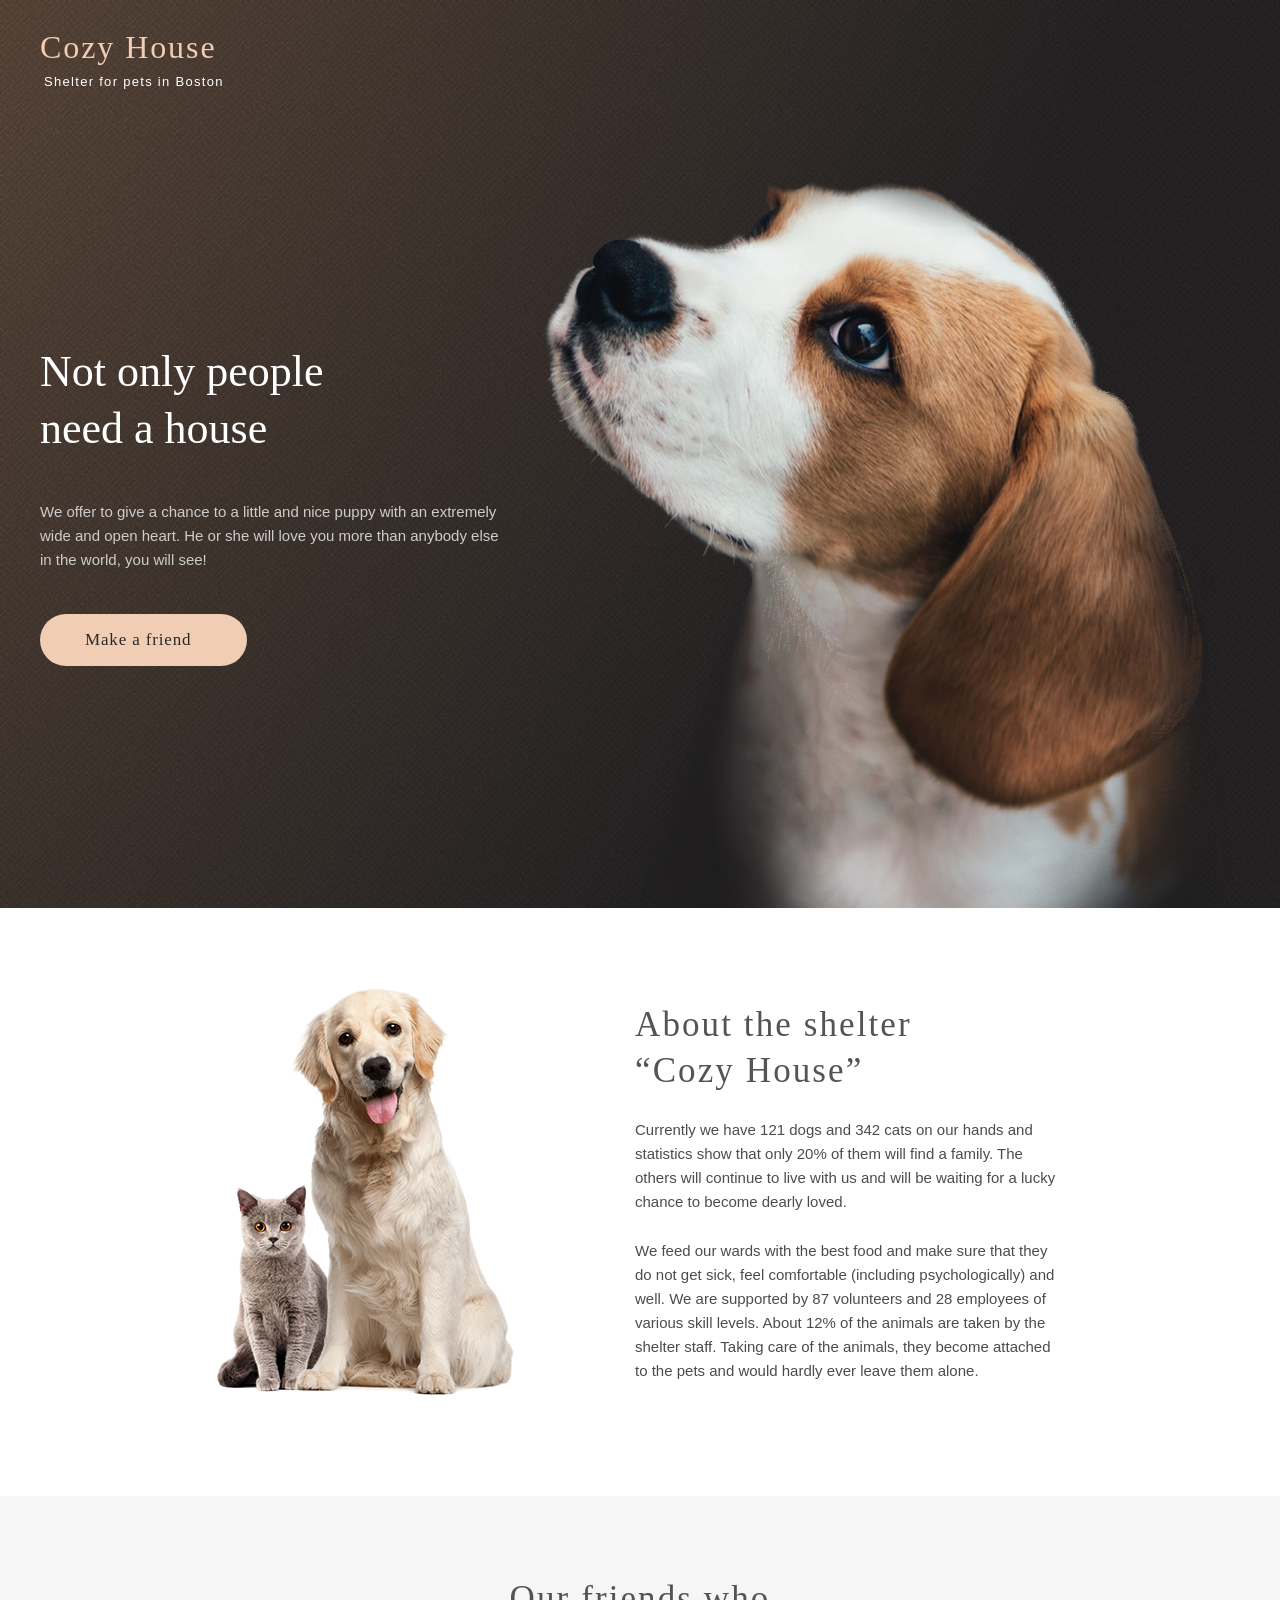
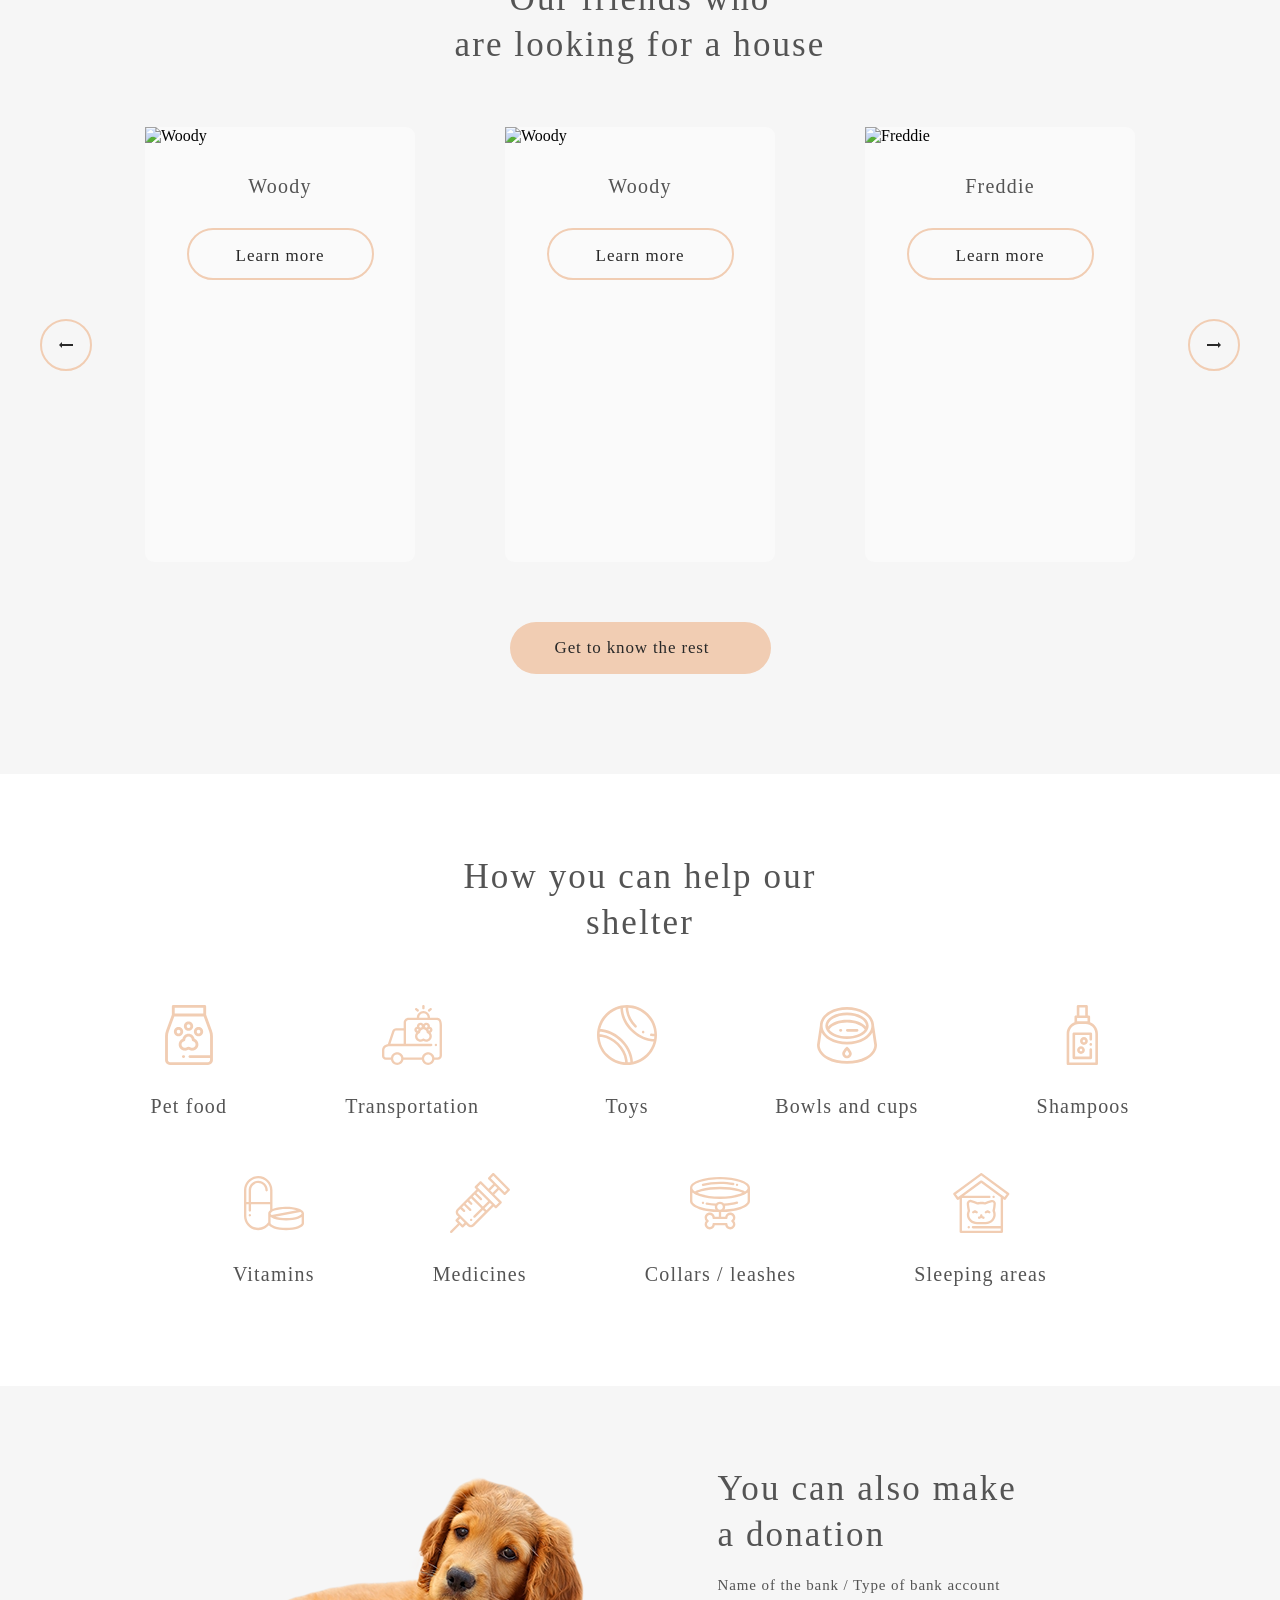
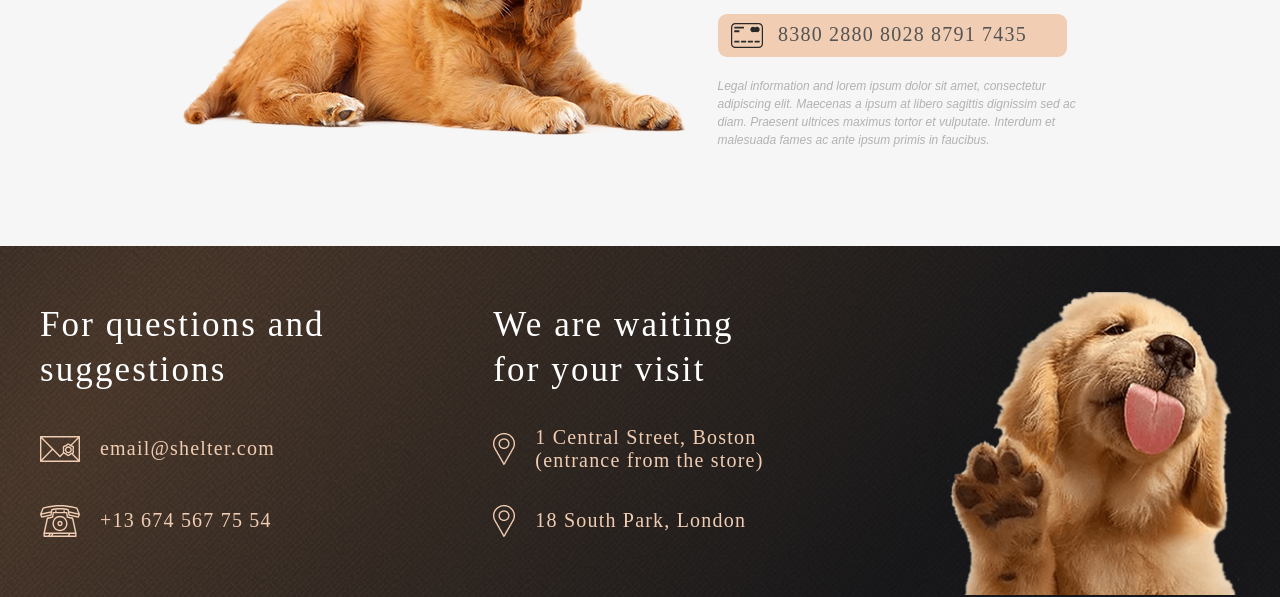
==== commit 5b4e6b23: "feat: add burger menu" ====
--- a/shelter/index.html
+++ b/shelter/index.html
@@ -20,10 +20,10 @@
             </a>
             <nav>
                 <ul class="menu">
-                    <li><a class="active" href="#about">About the shelter</a></li>
-                    <li><a href="./our-pets.html">Our pets</a></li>
-                    <li><a href="#help">Help the shelter</a></li>
-                    <li><a href="#contacts">Contacts</a></li>
+                    <li class="menu__item"><a class="active" href="#about">About the shelter</a></li>
+                    <li class="menu__item"><a href="./our-pets.html">Our pets</a></li>
+                    <li class="menu__item"><a href="#help">Help the shelter</a></li>
+                    <li class="menu__item"><a href="#contacts">Contacts</a></li>
                 </ul>
             </nav>
             <div class="burger">
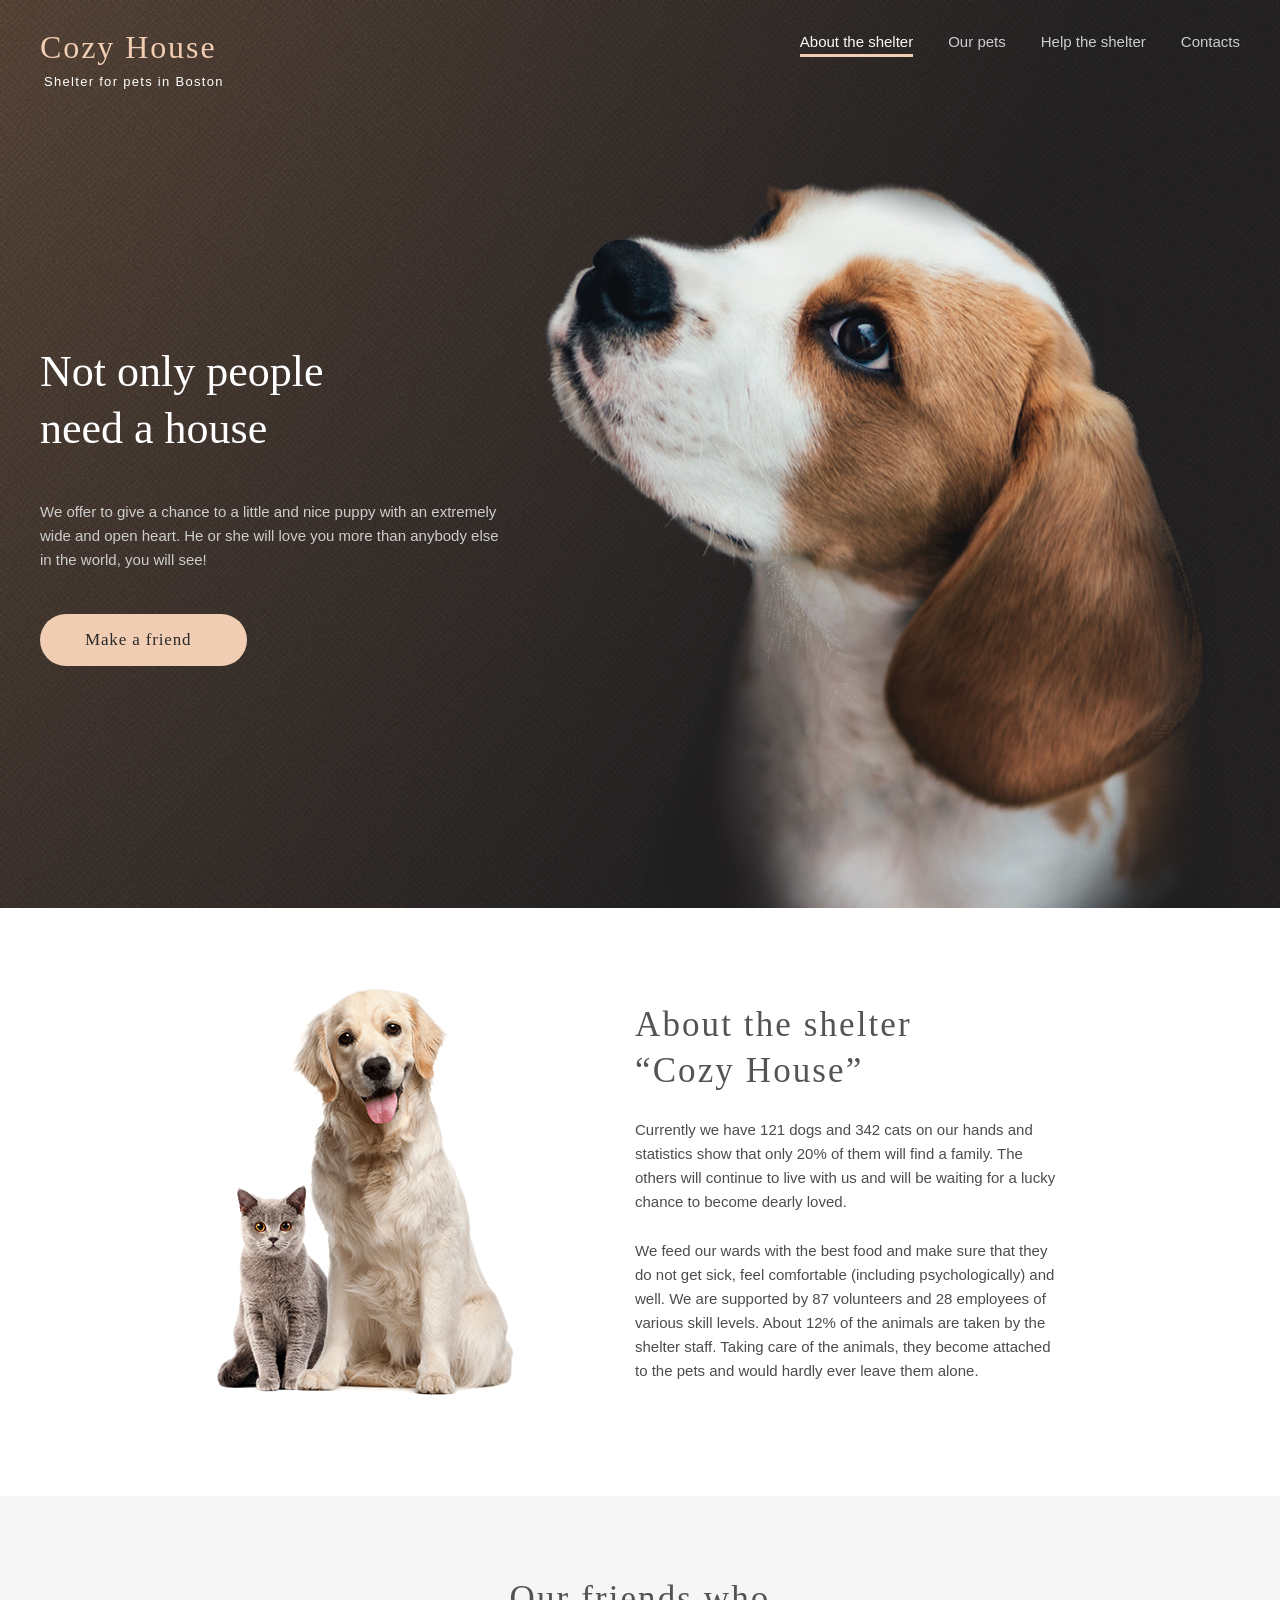
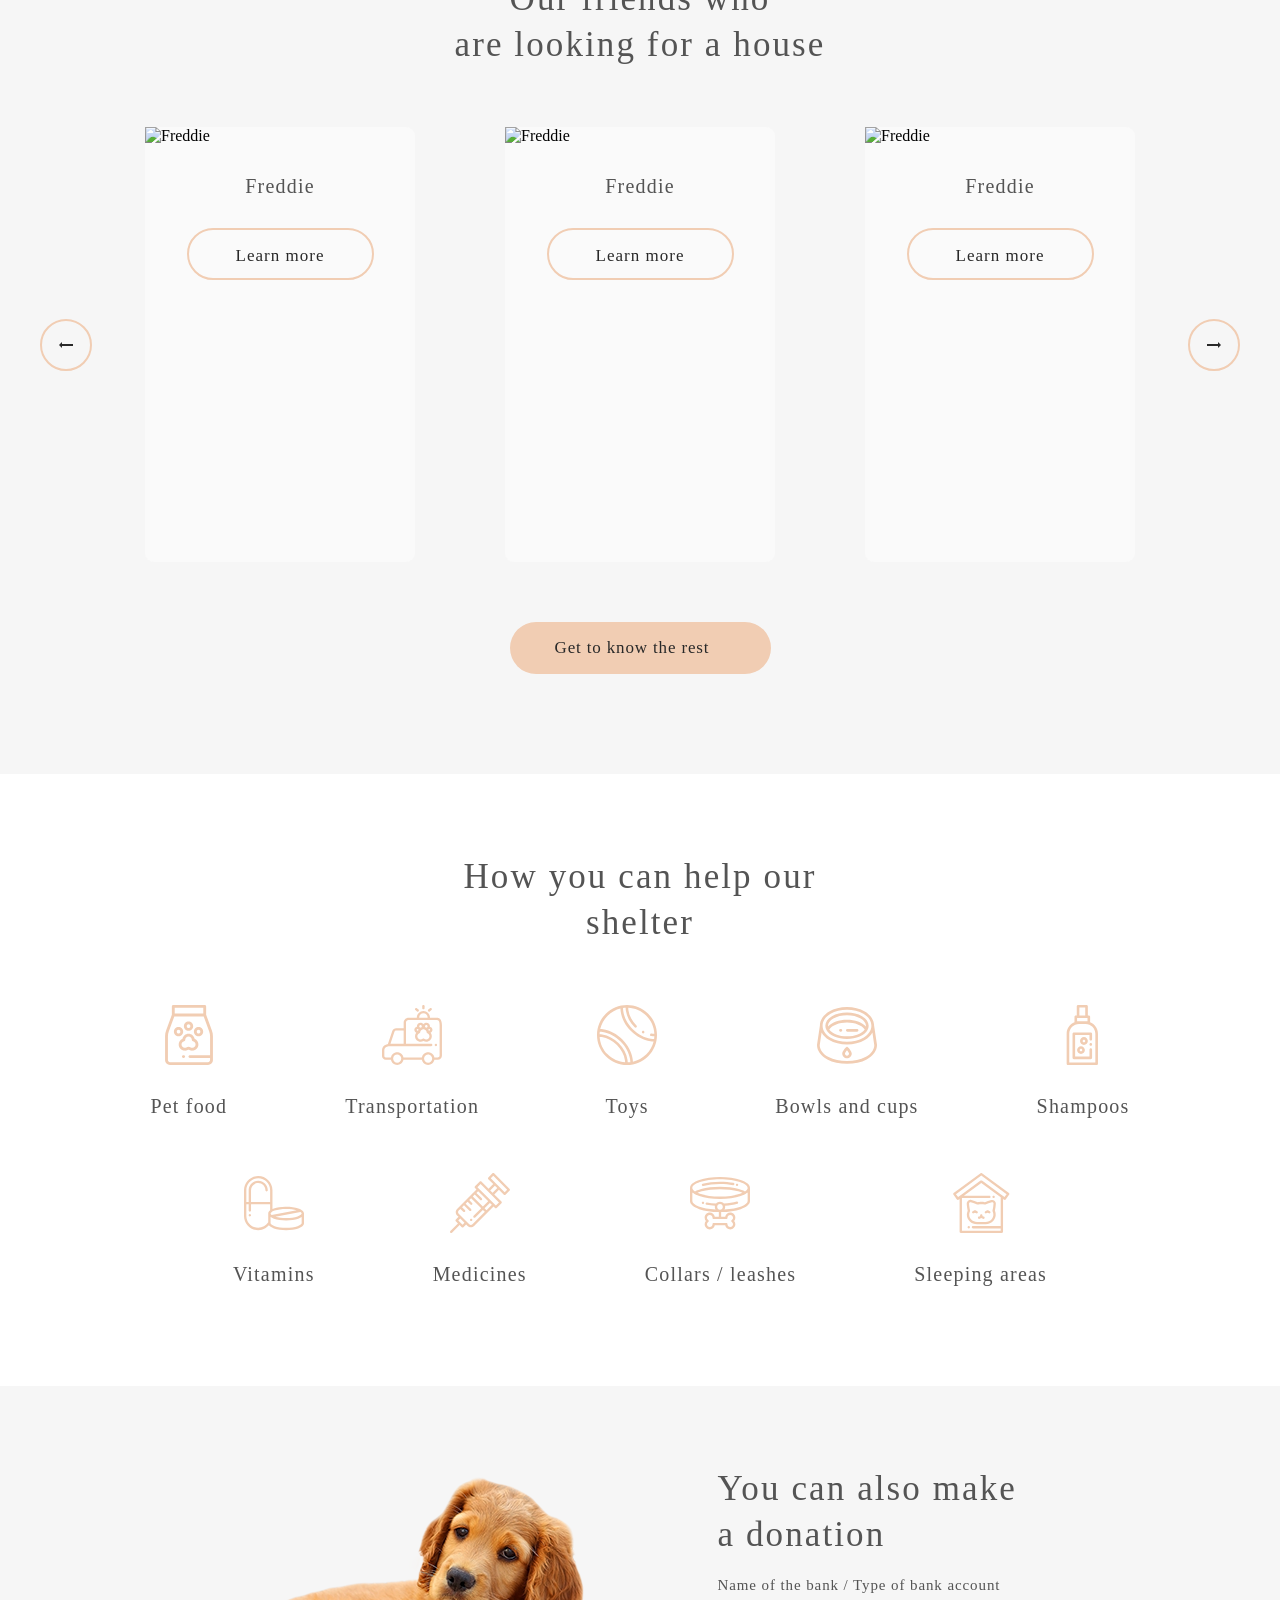
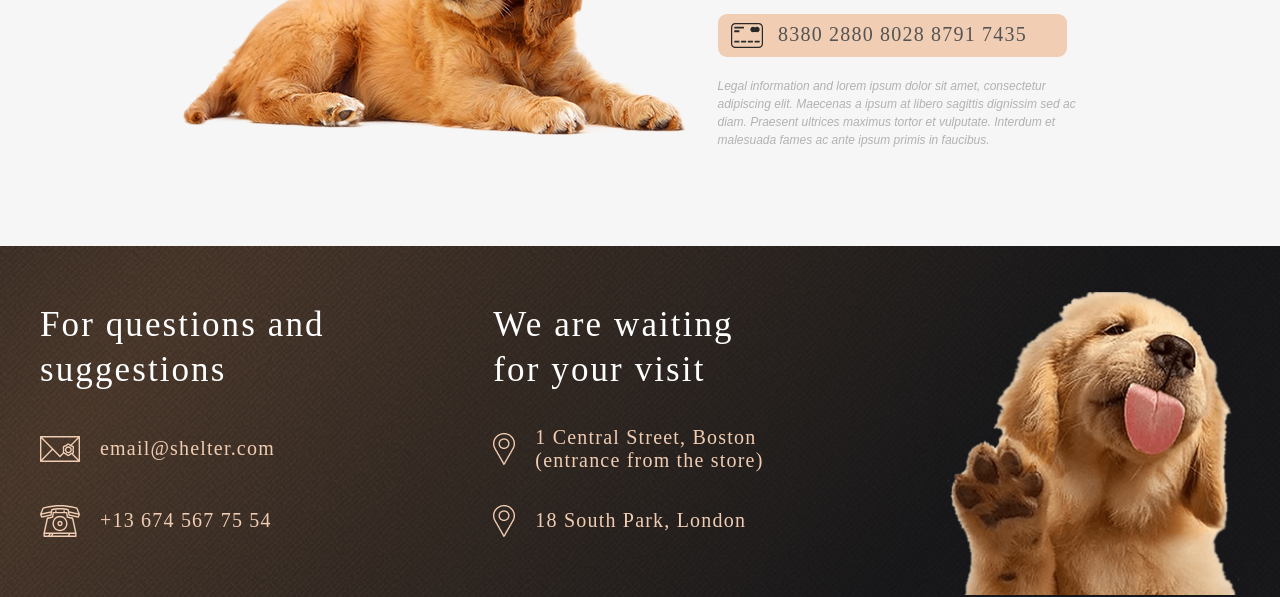
==== commit 960a88b2: "fix: fix burger menu" ====
--- a/shelter/index.html
+++ b/shelter/index.html
@@ -32,6 +32,7 @@
                 <span></span>
             </div>
         </div>
+        <div class="header__overlay" aria-hidden="true"></div>
     </header>
     <main>
         <section class="promo">
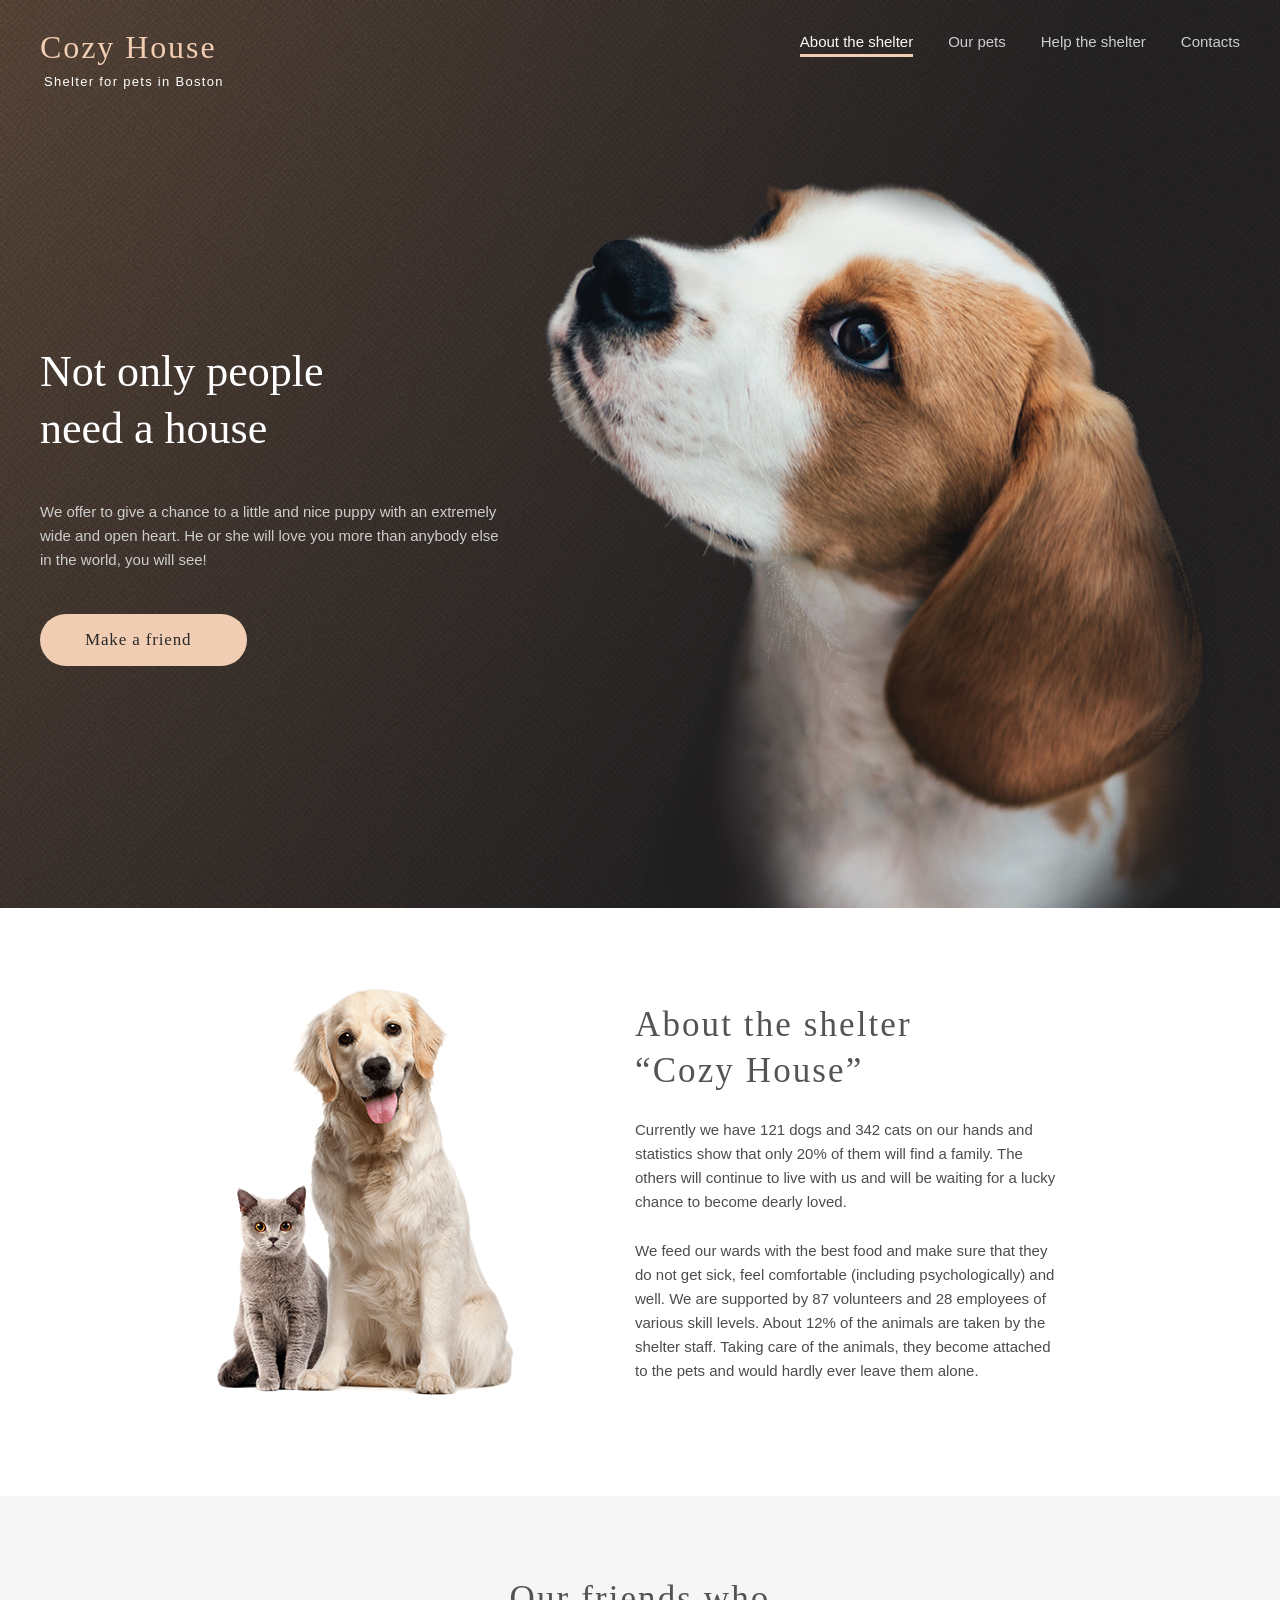
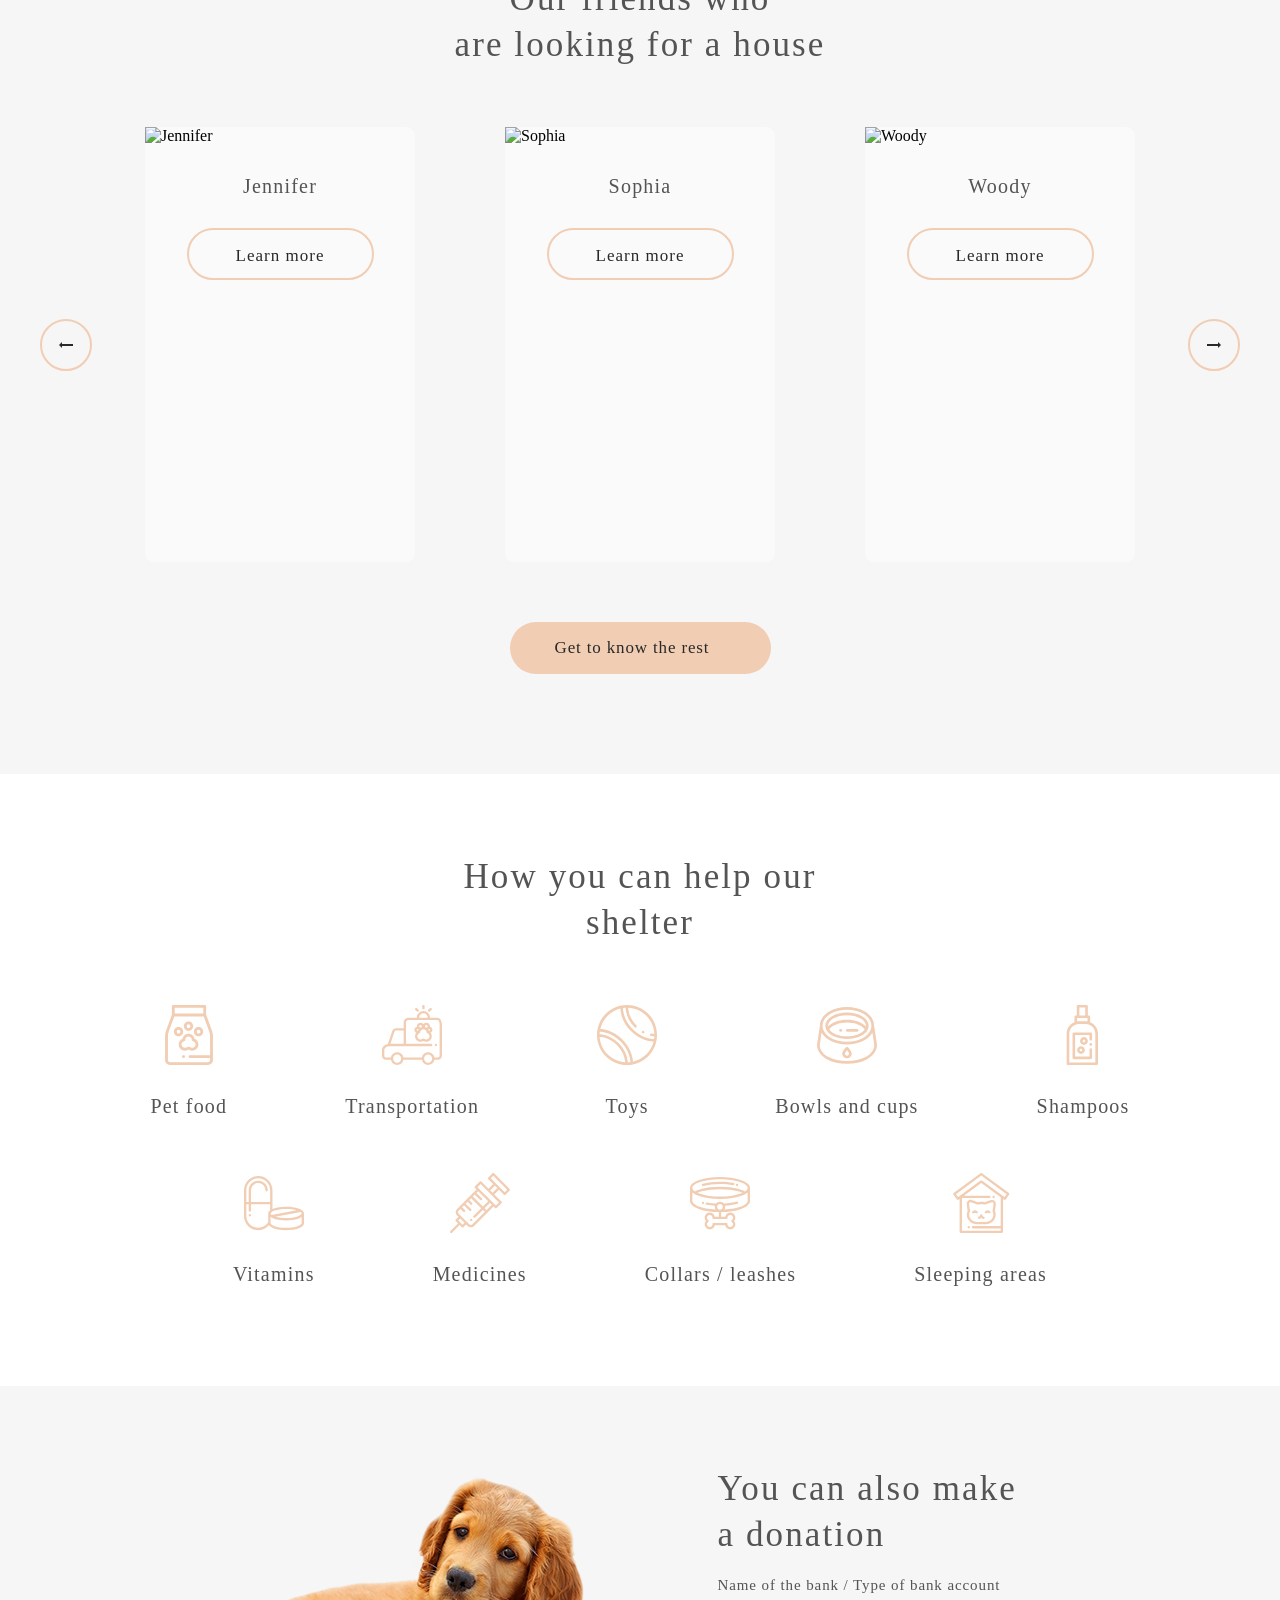
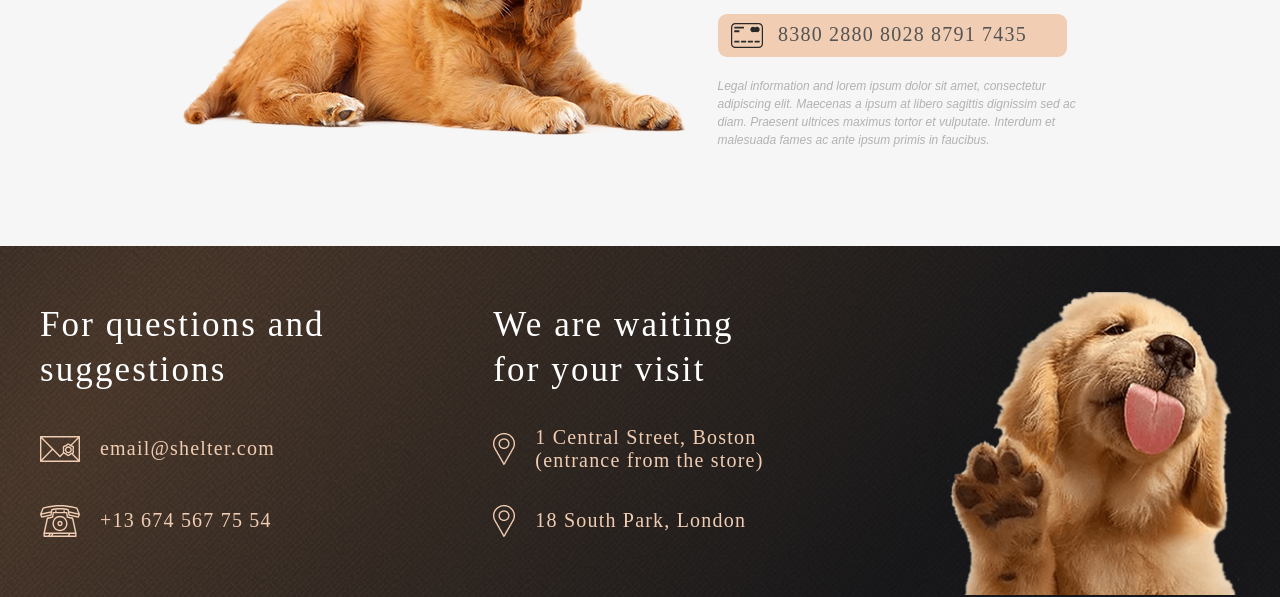
==== commit c51d00a7: "fix: fix menu & modal" ====
--- a/shelter/index.html
+++ b/shelter/index.html
@@ -157,6 +157,7 @@
             <div class="modal__wrapper"></div>
         </div>
     </div>
-    <script src="./sсripts/script.js"></script>
+    <script src="./scripts/script.js"></script>
+
 </body>
 </html>
--- a/shelter/styles/style.css
+++ b/shelter/styles/style.css
@@ -147,7 +147,7 @@
   min-height: 500px;
   background: var(--color-light-s);
   display: flex;
-  @media screen and (max-width: 768px) {
+  @media screen and (max-width: 990px) {
     max-width: 630px;
     min-height: 350px;
   }
@@ -163,7 +163,7 @@
   position: absolute;
   top: -52px;
   right: -42px;
-  @media screen and (max-width: 320px) {
+  @media screen and (max-width: 720px) {
     right: -30px;
   }
 }
@@ -174,21 +174,21 @@
   img {
     width: 100%;
   }
-  @media screen and (max-width: 768px) {
+  @media screen and (max-width: 990px) {
     width: 350px;
   }
-  @media screen and (max-width: 320px) {
+  @media screen and (max-width: 720px) {
     display: none;
   }
 }
 .modal__descr {
   width: 400px;
   padding: 50px 20px 20px 30px;
-  @media screen and (max-width: 768px) {
+  @media screen and (max-width: 990px) {
     width: 280px;
     padding: 10px 8px 9px 11px;
   }
-  @media screen and (max-width: 320px) {
+  @media screen and (max-width: 720px) {
     width: 240px;
     padding: 10px;
   }
@@ -199,7 +199,7 @@
   line-height: 130%;
   letter-spacing: 0.06em;
   color: #000;
-  @media screen and (max-width: 320px) {
+  @media screen and (max-width: 720px) {
     text-align: center;
   }
 }
@@ -210,7 +210,7 @@
   line-height: 115%;
   letter-spacing: 0.06em;
   color: #000;
-  @media screen and (max-width: 320px) {
+  @media screen and (max-width: 720px) {
     text-align: center;
   }
 }
@@ -221,7 +221,7 @@
   line-height: 116%;
   letter-spacing: 0.06em;
   color: #000;
-  @media screen and (max-width: 768px) {
+  @media screen and (max-width: 990px) {
    margin-top: 20px;
    font-size: 13px;
    line-height: 111%;
@@ -252,11 +252,11 @@
       font-weight: 700;
       margin-right: -6px;
     }
-    @media screen and (max-width: 768px) {
+    @media screen and (max-width: 990px) {
       margin-top: 5px;
     }
   }
-  @media screen and (max-width: 768px) {
+  @media screen and (max-width: 990px) {
     margin-top: 20px;
   }
 }
